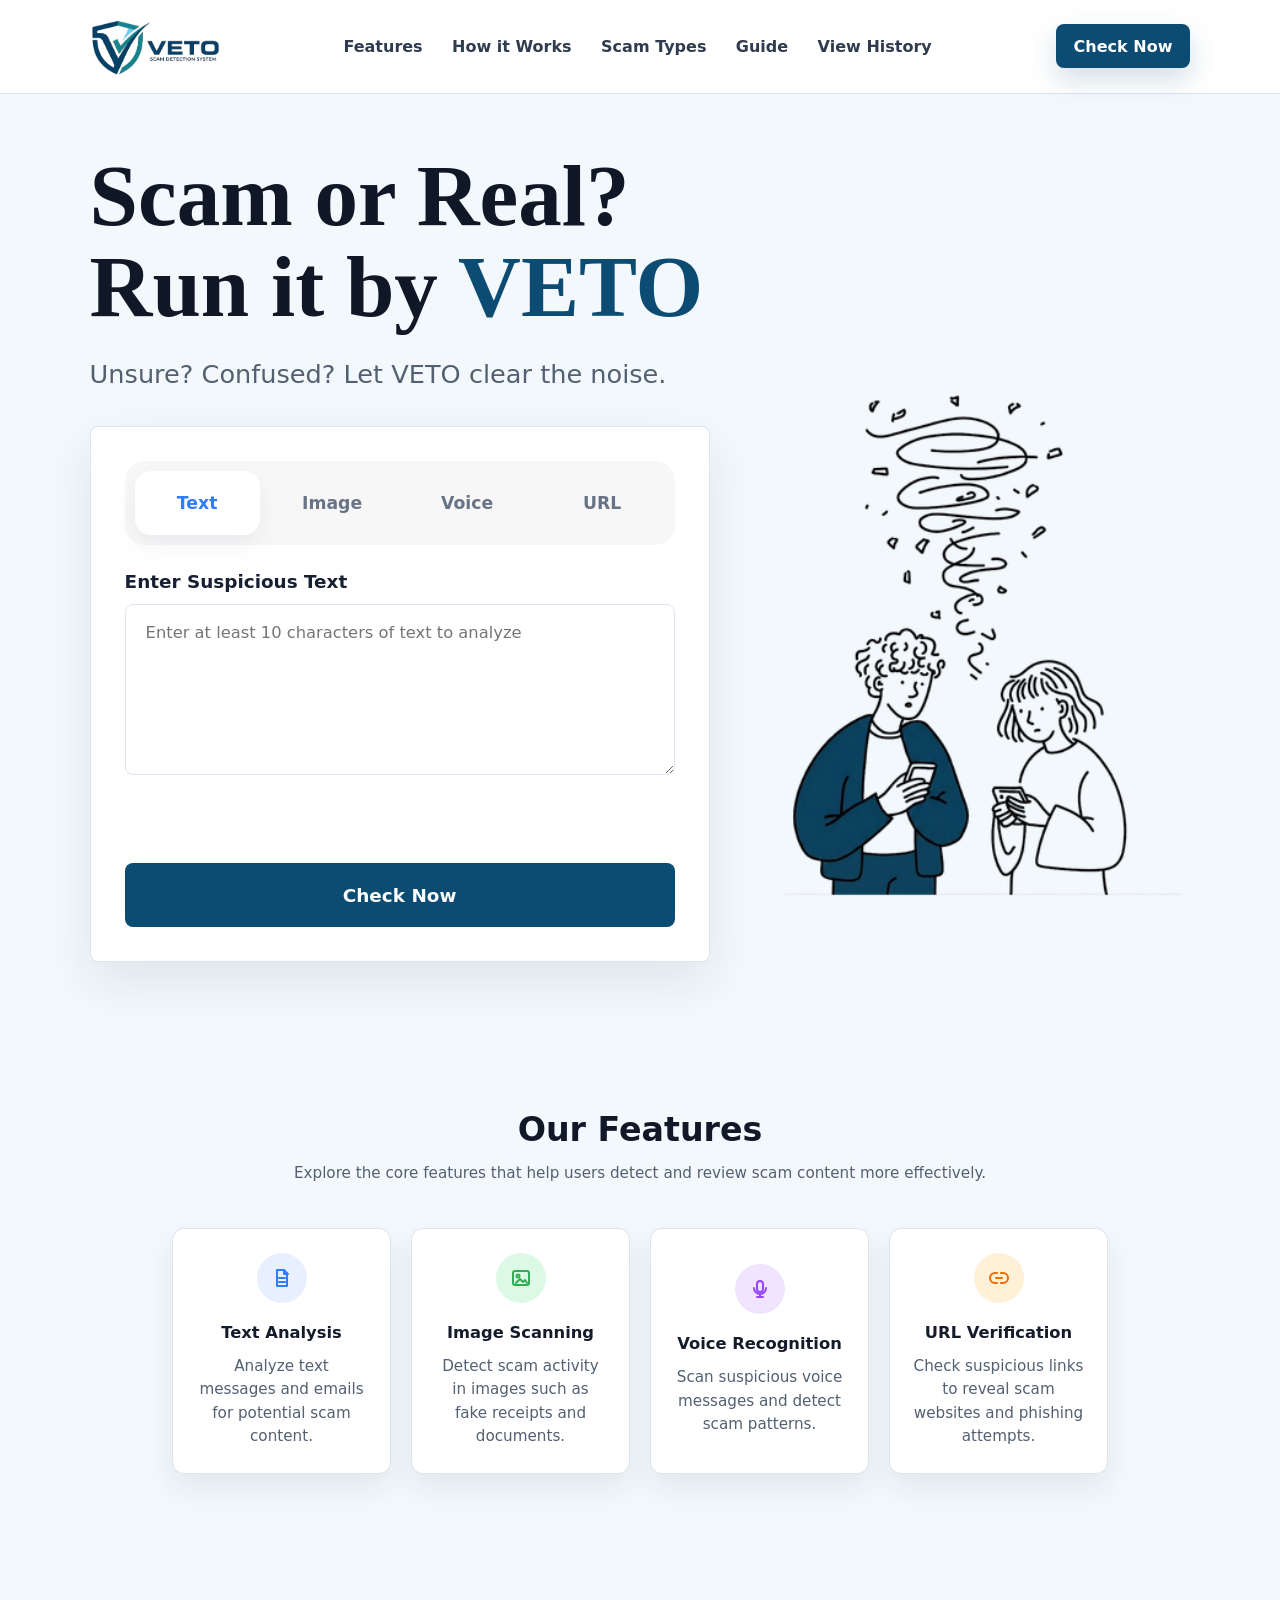
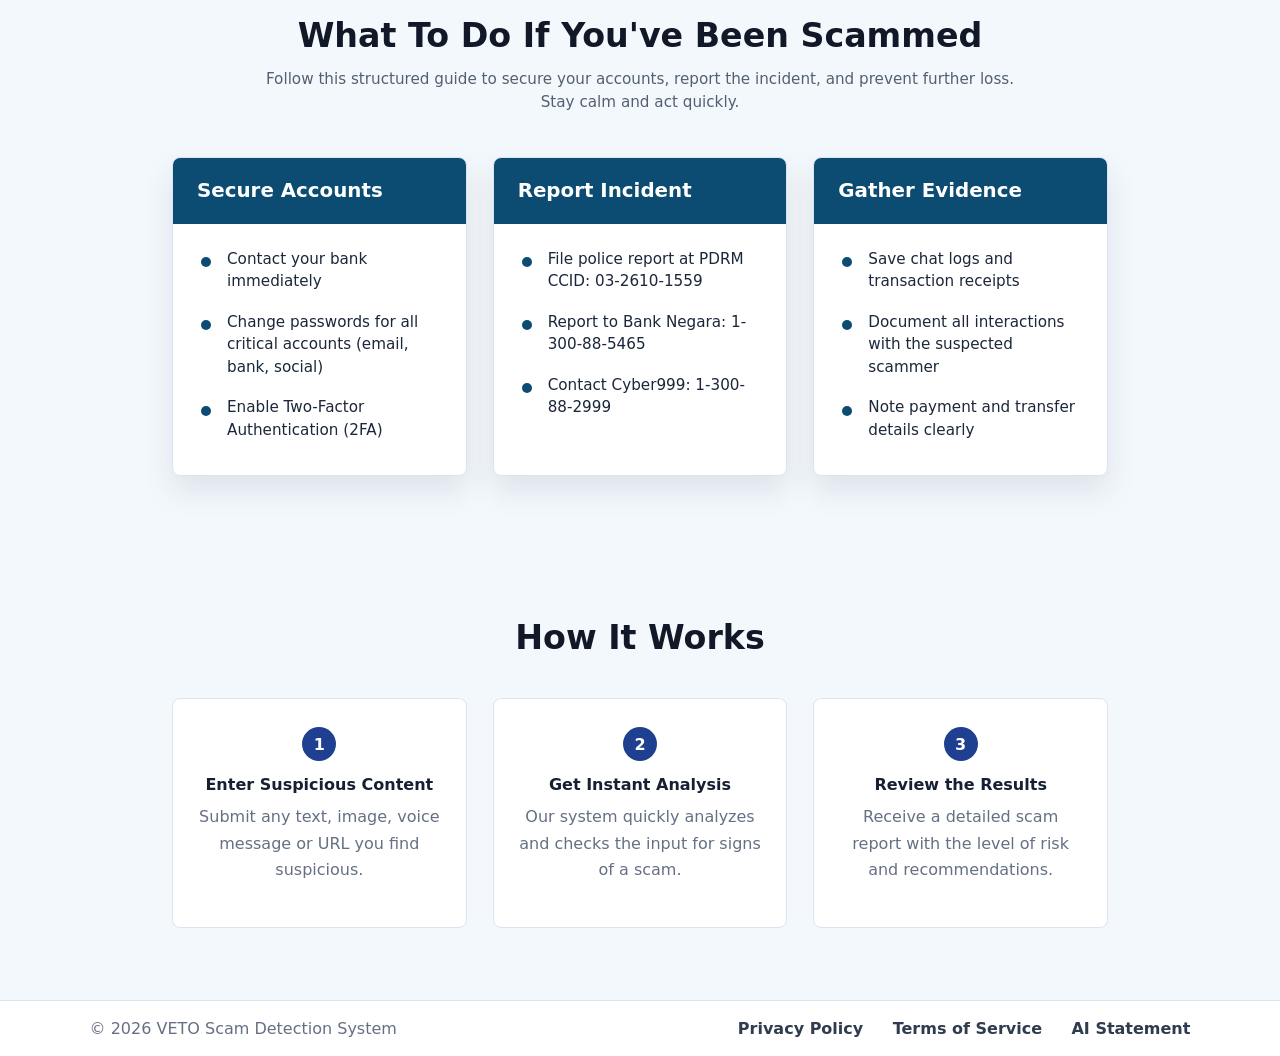
==== scam-detection-web/index.html @ 2e3f785d "feat: add guide tab switching" ====
<!doctype html>
<html lang="en">
  <head>
    <meta charset="UTF-8" />
    <meta name="viewport" content="width=device-width, initial-scale=1.0" />
    <title>VETO Scam Detection System</title>
    <link rel="stylesheet" href="./styles.css" />
  </head>
  <body>
    <header class="app-header">
      <a class="brand" href="#home" aria-label="VETO Scam Detection System home">
        <img src="./assets/logo.png" alt="VETO Scam Detection System" />
      </a>
      <nav class="top-nav" aria-label="Primary navigation">
        <a href="#features">Features</a>
        <a href="#how-it-works">How it Works</a>
        <a href="#scam-types">Scam Types</a>
        <a href="#guide">Guide</a>
        <a href="#history">View History</a>
      </nav>
      <a class="history-link" href="#check">Check Now</a>
    </header>

    <main>
      <section id="home-view" class="view active">
        <section class="home-hero">
          <div class="home-copy">
            <h1>Scam or Real?<br />Run it by <span>VETO</span></h1>
            <p>
              Unsure? Confused? Let VETO clear the noise.
            </p>

            <section id="home-check-panel" class="analysis-panel compact-check" aria-labelledby="check-title">
              <div class="tab-list" role="tablist" aria-label="Input type">
                <button class="tab active" data-tab="text" type="button">Text</button>
                <button class="tab" data-tab="image" type="button">Image</button>
                <button class="tab" data-tab="voice" type="button">Voice</button>
                <button class="tab" data-tab="url" type="button">URL</button>
              </div>

              <form id="check-form" class="check-form">
                <div class="tab-panel active" data-panel="text">
                  <label id="check-title" for="text-input">Enter Suspicious Text</label>
                  <textarea
                    id="text-input"
                    rows="7"
                    placeholder="Enter at least 10 characters of text to analyze"
                  ></textarea>
                </div>

                <div class="tab-panel" data-panel="image">
                  <label for="image-input">Upload Suspicious Image</label>
                  <div class="upload-box">
                    <input id="image-input" type="file" accept="image/*" />
                    <span>Upload a screenshot. OCR will extract text for scam analysis.</span>
                  </div>
                  <textarea id="image-text" rows="4" placeholder="Extracted OCR text will appear here"></textarea>
                </div>

                <div class="tab-panel" data-panel="voice">
                  <label for="voice-input">Upload Suspicious Voice Recording</label>
                  <div class="upload-box">
                    <input id="voice-input" type="file" accept="audio/*" />
                    <span>Upload an audio file. Speech-to-text will create a transcript.</span>
                  </div>
                  <textarea id="voice-text" rows="4" placeholder="Transcribed speech will appear here"></textarea>
                </div>

                <div class="tab-panel" data-panel="url">
                  <label for="url-input">Enter Suspicious URL</label>
                  <input id="url-input" type="url" placeholder="Paste suspicious link here" />
                  <textarea id="url-context" rows="4" placeholder="Optional message context around the URL"></textarea>
                </div>

                <p id="form-error" class="form-error" role="alert"></p>
                <button class="primary-action" type="submit">Check Now</button>
              </form>
            </section>
          </div>
          <div class="home-art" aria-label="Scam detection illustration">
            <img src="./assets/hero.png" alt="Person checking a suspicious mobile message" />
          </div>
        </section>

        <section id="features" class="home-section" aria-labelledby="features-title">
          <div class="section-heading center">
            <h2 id="features-title">Our Features</h2>
            <p>Explore the core features that help users detect and review scam content more effectively.</p>
          </div>
          <div class="feature-grid">
            <article class="feature-card">
              <span class="feature-icon icon-text" aria-hidden="true">
                <svg viewBox="0 0 24 24"><path d="M7 4h7l3 3v13H7z" /><path d="M14 4v4h4" /><path d="M9 12h6M9 16h6" /></svg>
              </span>
              <h3>Text Analysis</h3>
              <p>Analyze text messages and emails for potential scam content.</p>
            </article>
            <article class="feature-card">
              <span class="feature-icon icon-image" aria-hidden="true">
                <svg viewBox="0 0 24 24"><rect x="4" y="5" width="16" height="14" rx="2" /><circle cx="9" cy="10" r="1.5" /><path d="M7 17l4-4 3 3 2-2 2 3" /></svg>
              </span>
              <h3>Image Scanning</h3>
              <p>Detect scam activity in images such as fake receipts and documents.</p>
            </article>
            <article class="feature-card">
              <span class="feature-icon icon-voice" aria-hidden="true">
                <svg viewBox="0 0 24 24"><path d="M12 4a3 3 0 0 0-3 3v5a3 3 0 0 0 6 0V7a3 3 0 0 0-3-3z" /><path d="M6 11a6 6 0 0 0 12 0M12 17v3M9 20h6" /></svg>
              </span>
              <h3>Voice Recognition</h3>
              <p>Scan suspicious voice messages and detect scam patterns.</p>
            </article>
            <article class="feature-card">
              <span class="feature-icon icon-url" aria-hidden="true">
                <svg viewBox="0 0 24 24"><path d="M10 7H8a5 5 0 0 0 0 10h2" /><path d="M14 7h2a5 5 0 0 1 0 10h-2" /><path d="M9 12h6" /></svg>
              </span>
              <h3>URL Verification</h3>
              <p>Check suspicious links to reveal scam websites and phishing attempts.</p>
            </article>
          </div>
        </section>

        <section id="guide" class="home-section" aria-labelledby="guide-title">
          <div class="section-heading center">
            <h2 id="guide-title">What To Do If You've Been Scammed</h2>
            <p>
              Follow this structured guide to secure your accounts, report the
              incident, and prevent further loss. Stay calm and act quickly.
            </p>
          </div>
          <div class="recovery-grid">
            <article class="recovery-card">
              <h3>Secure Accounts</h3>
              <ul>
                <li>Contact your bank immediately</li>
                <li>Change passwords for all critical accounts (email, bank, social)</li>
                <li>Enable Two-Factor Authentication (2FA)</li>
              </ul>
            </article>
            <article class="recovery-card">
              <h3>Report Incident</h3>
              <ul>
                <li>File police report at PDRM CCID: 03-2610-1559</li>
                <li>Report to Bank Negara: 1-300-88-5465</li>
                <li>Contact Cyber999: 1-300-88-2999</li>
              </ul>
            </article>
            <article class="recovery-card">
              <h3>Gather Evidence</h3>
              <ul>
                <li>Save chat logs and transaction receipts</li>
                <li>Document all interactions with the suspected scammer</li>
                <li>Note payment and transfer details clearly</li>
              </ul>
            </article>
          </div>
        </section>

        <section id="how-it-works" class="home-section" aria-labelledby="flow-title">
          <div class="section-heading center">
            <h2 id="flow-title">How It Works</h2>
          </div>
          <div class="flow-grid">
            <article><span>1</span><h3>Enter Suspicious Content</h3><p>Submit any text, image, voice message or URL you find suspicious.</p></article>
            <article><span>2</span><h3>Get Instant Analysis</h3><p>Our system quickly analyzes and checks the input for signs of a scam.</p></article>
            <article><span>3</span><h3>Review the Results</h3><p>Receive a detailed scam report with the level of risk and recommendations.</p></article>
          </div>
        </section>

      </section>

      <section id="scam-types-view" class="view">
        <div class="mechanics-page">
          <h1>The Mechanics Of Scams</h1>
          <div class="scam-type-grid">
            <article class="scam-type-card">
              <span class="scam-type-icon" aria-hidden="true">♡</span>
              <div><h2>Romance Scam</h2><p>Scammers build fake emotional relationships to gain trust and ask for money.</p></div>
              <button type="button">Learn</button>
            </article>
            <article class="scam-type-card">
              <span class="scam-type-icon" aria-hidden="true">▥</span>
              <div><h2>Bank Scam</h2><p>Fraudsters impersonate bank staff through calls, text messages, or fake alerts.</p></div>
              <button type="button">Learn</button>
            </article>
            <article class="scam-type-card">
              <span class="scam-type-icon" aria-hidden="true">✉</span>
              <div><h2>Phishing</h2><p>Fake emails, texts, or websites are used to steal login credentials and personal data.</p></div>
              <button type="button">Learn</button>
            </article>
            <article class="scam-type-card">
              <span class="scam-type-icon" aria-hidden="true">🛒</span>
              <div><h2>Shopping Scam</h2><p>Fake online shops offer attractive deals but deliver nothing or poor-quality items.</p></div>
              <button type="button">Learn</button>
            </article>
            <article class="scam-type-card">
              <span class="scam-type-icon" aria-hidden="true">♜</span>
              <div><h2>Customer Service Scam</h2><p>Fraudsters pose as support teams or fake sellers to trick users into making payments.</p></div>
              <button type="button">Learn</button>
            </article>
            <article class="scam-type-card">
              <span class="scam-type-icon" aria-hidden="true">▣</span>
              <div><h2>Delivery Scams</h2><p>Fake shipping notifications ask victims to pay fees or install malicious software.</p></div>
              <button type="button">Learn</button>
            </article>
            <article class="scam-type-card">
              <span class="scam-type-icon" aria-hidden="true">🎟</span>
              <div><h2>Lottery</h2><p>Victims are told they won a prize but must pay fees or provide details first.</p></div>
              <button type="button">Learn</button>
            </article>
            <article class="scam-type-card">
              <span class="scam-type-icon" aria-hidden="true">☼</span>
              <div><h2>Charity</h2><p>Scammers exploit sympathy by pretending to raise funds for emergencies or relief efforts.</p></div>
              <button type="button">Learn</button>
            </article>
          </div>
          <p class="mechanics-note">Stay vigilant. Take control. Verified authorities are here to support you.</p>
        </div>
      </section>

      <section id="guide-view" class="view">
        <div class="guide-page">
          <h1>Security Guides &amp; Anti-Fraud Center</h1>
          <div class="guide-tabs" aria-label="Guide categories">
            <button class="active" type="button" data-guide-tab="platform">♢ Platform Guides</button>
            <button type="button" data-guide-tab="banking">▥ Banking Guides</button>
          </div>
          <div class="guide-card-grid guide-panel active" data-guide-panel="platform">
            <article class="security-guide-card guide-whatsapp">
              <div class="guide-card-heading">
                <span>○</span>
                <h2>WhatsApp Security Guides</h2>
              </div>
              <ul>
                <li>Enable two-step verification.</li>
                <li>Scan images for suspicious content.</li>
                <li>Ignore group invites from unknown contacts.</li>
              </ul>
              <button type="button">Learn</button>
            </article>
            <article class="security-guide-card guide-sms">
              <div class="guide-card-heading">
                <span>▤</span>
                <h2>SMS Fraud Prevention</h2>
              </div>
              <ul>
                <li>Detect phishing links.</li>
                <li>Verify service notifications.</li>
                <li>Do not share verification codes.</li>
              </ul>
              <button type="button">Learn</button>
            </article>
            <article class="security-guide-card guide-social">
              <div class="guide-card-heading">
                <span>♙</span>
                <h2>Social Media Account Safety</h2>
              </div>
              <ul>
                <li>Watch for impersonation scams.</li>
                <li>Check login activity.</li>
                <li>Enable enhanced privacy settings.</li>
              </ul>
              <button type="button">Learn</button>
            </article>
            <article class="security-guide-card guide-email">
              <div class="guide-card-heading">
                <span>✉</span>
                <h2>Email Phishing Defense</h2>
              </div>
              <ul>
                <li>Inspect sender address.</li>
                <li>Scan all attachments.</li>
                <li>Recognize common red flags.</li>
              </ul>
              <button type="button">Learn</button>
            </article>
          </div>
          <div class="guide-card-grid guide-panel" data-guide-panel="banking">
            <article class="security-guide-card guide-bank">
              <div class="guide-card-heading">
                <span>▥</span>
                <h2>Online Banking Login Safety</h2>
              </div>
              <ul>
                <li>Use only official apps or websites.</li>
                <li>Avoid login links from messages.</li>
                <li>Check account activity notifications.</li>
              </ul>
              <button type="button">Learn</button>
            </article>
            <article class="security-guide-card guide-card-protection">
              <div class="guide-card-heading">
                <span>▭</span>
                <h2>Card &amp; Transaction Protection</h2>
              </div>
              <ul>
                <li>Review transactions regularly.</li>
                <li>Enable spending alerts.</li>
                <li>Never share PIN or CVV.</li>
              </ul>
              <button type="button">Learn</button>
            </article>
            <article class="security-guide-card guide-loan">
              <div class="guide-card-heading">
                <span>▣</span>
                <h2>Loan &amp; Investment Scam Awareness</h2>
              </div>
              <ul>
                <li>Question guaranteed returns.</li>
                <li>Verify financial institutions.</li>
                <li>Avoid upfront processing fees.</li>
              </ul>
              <button type="button">Learn</button>
            </article>
            <article class="security-guide-card guide-call">
              <div class="guide-card-heading">
                <span>☏</span>
                <h2>Bank Call &amp; OTP Scam Defense</h2>
              </div>
              <ul>
                <li>Do not share OTP over calls.</li>
                <li>Verify the caller independently.</li>
                <li>Report suspicious banking calls.</li>
              </ul>
              <button type="button">Learn</button>
            </article>
          </div>
        </div>
      </section>

      <section id="result-view" class="view">
        <div class="result-layout">
          <a class="back-link" href="#check">← Check another content</a>
          <section id="result-card" class="result-card"></section>
        </div>
      </section>

      <section id="history-view" class="view">
        <div class="page-shell">
          <div class="page-title-row">
            <div>
              <p class="eyebrow">Local records</p>
              <h1>Check History</h1>
              <p>Review your past scam detection checks.</p>
            </div>
            <button id="clear-history" class="secondary-action" type="button">Clear All</button>
          </div>
          <div id="history-list" class="history-list"></div>
          <p class="note">History is stored locally in your browser. Clearing browser data will remove all history records.</p>
        </div>
      </section>

      <section id="admin-view" class="view">
        <div class="page-shell">
          <p class="eyebrow">Evaluation dashboard</p>
          <h1>Admin Model Evaluation</h1>
          <p class="page-intro">
            Prototype view for model version and evaluation metrics. Sensitive user
            content should not be stored here.
          </p>
          <div class="metrics-grid">
            <article><span>Accuracy</span><strong>94.2%</strong></article>
            <article><span>Precision</span><strong>92.8%</strong></article>
            <article><span>Recall</span><strong>91.5%</strong></article>
            <article><span>F1-score</span><strong>92.1%</strong></article>
          </div>
          <section class="info-card">
            <h2>Baseline Model</h2>
            <dl class="model-list">
              <div><dt>Dataset</dt><dd>SMS Spam Collection Dataset</dd></div>
              <div><dt>Features</dt><dd>TF-IDF vectorization</dd></div>
              <div><dt>Classifier</dt><dd>Logistic Regression baseline</dd></div>
              <div><dt>Version</dt><dd>prototype-v0.1</dd></div>
            </dl>
          </section>
        </div>
      </section>

      <section id="privacy-view" class="view">
        <div class="page-shell document-page">
          <p class="eyebrow">Legal</p>
          <h1>Privacy Policy</h1>
          <p>How we collect, use and protect your information.</p>
          <section><h2>Information We Collect</h2><p>This prototype only uses submitted content for scam analysis flow demonstration.</p></section>
          <section><h2>File Uploads and Analysis Data</h2><p>Uploaded content should not be permanently stored unless required for approved system testing or improvement.</p></section>
          <section><h2>Security Measures</h2><p>URL checks are non-executing and focus on safe indicators such as format, redirects and download hints.</p></section>
        </div>
      </section>

      <section id="terms-view" class="view">
        <div class="page-shell document-page">
          <p class="eyebrow">Legal</p>
          <h1>Terms of Service</h1>
          <p>Rules and conditions for using the Scam Detection System.</p>
          <section><h2>Accuracy of Results</h2><p>The system provides scam risk analysis for informational purposes only and cannot guarantee that all scams will be detected.</p></section>
          <section><h2>User Responsibilities</h2><p>Users should still verify suspicious content through official channels before taking action.</p></section>
          <section><h2>Limitation of Liability</h2><p>The prototype is intended for academic demonstration and safe decision support.</p></section>
        </div>
      </section>

      <section id="about-view" class="view">
        <div class="page-shell document-page">
          <p class="eyebrow">Transparency</p>
          <h1>AI Statement</h1>
          <p>How artificial intelligence is used in this system.</p>
          <section><h2>Purpose of AI in the System</h2><p>Machine learning is used to classify suspicious content as scam/fake or legitimate.</p></section>
          <section><h2>OCR and Speech-to-Text Usage</h2><p>OCR extracts text from images and speech-to-text converts voice recordings into text for the same classifier.</p></section>
          <section><h2>Transparency and Explainability</h2><p>Results include suspicious keywords, URL risk factors, risk score, and simple action guidance.</p></section>
        </div>
      </section>
    </main>

    <footer class="footer">
      <span>© 2026 VETO Scam Detection System</span>
      <nav aria-label="Footer links">
        <a href="#privacy">Privacy Policy</a>
        <a href="#terms">Terms of Service</a>
        <a href="#about">AI Statement</a>
      </nav>
    </footer>

    <script src="./app.js"></script>
  </body>
</html>
---- scam-detection-web/styles.css ----
:root {
  color-scheme: light;
  --bg: #f6f8fb;
  --surface: #ffffff;
  --surface-muted: #eef4fb;
  --text: #172033;
  --muted: #657084;
  --border: #dce4ef;
  --primary: #1d5fd1;
  --primary-dark: #0b4b72;
  --brand-blue: #0c4c72;
  --safe: #11845b;
  --warning: #b66b00;
  --danger: #c93434;
  --shadow: 0 20px 50px rgba(24, 37, 56, 0.09);
  font-family:
    Inter, ui-sans-serif, system-ui, -apple-system, BlinkMacSystemFont, "Segoe UI",
    sans-serif;
}

* {
  box-sizing: border-box;
}

body {
  margin: 0;
  background: #f3f8fc;
  color: var(--text);
}

a {
  color: inherit;
  text-decoration: none;
}

button,
input,
textarea {
  font: inherit;
}

.app-header,
.footer {
  display: flex;
  align-items: center;
  justify-content: space-between;
  gap: 24px;
  padding: 18px clamp(28px, 7vw, 150px);
  background: rgba(255, 255, 255, 0.96);
  border-bottom: 1px solid var(--border);
  backdrop-filter: blur(14px);
  position: sticky;
  top: 0;
  z-index: 10;
}

.brand {
  display: inline-flex;
  align-items: center;
  gap: 10px;
  font-weight: 800;
  letter-spacing: 0;
  text-transform: uppercase;
}

.brand img {
  display: block;
  width: 130px;
  height: auto;
}

.brand-mark {
  width: 36px;
  height: 36px;
  display: grid;
  place-items: center;
  border-radius: 8px;
  background: var(--primary);
  color: white;
}

.top-nav,
.footer nav {
  display: flex;
  align-items: center;
  gap: clamp(18px, 2.3vw, 34px);
  color: #2f3b4e;
  font-weight: 700;
}

.history-link,
.primary-link {
  display: inline-flex;
  align-items: center;
  justify-content: center;
  min-height: 44px;
  border-radius: 8px;
  padding: 0 18px;
  background: var(--brand-blue);
  color: white;
  font-weight: 850;
  box-shadow: 0 12px 28px rgba(12, 76, 114, 0.18);
}

.history-link:hover,
.primary-link:hover {
  background: var(--primary-dark);
  color: white;
}

.top-nav a:hover,
.footer a:hover,
.back-link:hover {
  color: var(--primary);
}

.view {
  display: none;
}

.view.active {
  display: block;
}

.home-hero {
  display: grid;
  grid-template-columns: minmax(620px, 0.98fr) minmax(420px, 0.82fr);
  gap: clamp(32px, 5vw, 88px);
  align-items: center;
  max-width: 1760px;
  min-height: calc(100vh - 88px);
  margin: 0 auto;
  padding: 56px clamp(28px, 7vw, 150px) 78px;
}

.home-copy {
  max-width: 850px;
}

.home-copy p {
  color: #536072;
  font-size: clamp(1.45rem, 2vw, 2rem);
  line-height: 1.38;
  margin-bottom: 34px;
}

.home-copy h1 {
  font-family: Georgia, "Times New Roman", serif;
  font-size: clamp(4rem, 6.8vw, 7.3rem);
  line-height: 1.05;
  letter-spacing: 0;
  color: #101827;
  margin-bottom: 24px;
}

.home-copy h1 span {
  color: var(--brand-blue);
}

.home-art {
  min-height: 680px;
  display: grid;
  place-items: end center;
  position: relative;
  border-radius: 0;
  background: transparent;
  border: 0;
  box-shadow: none;
  overflow: hidden;
}

.home-art img {
  width: min(96%, 610px);
  height: auto;
  object-fit: contain;
  position: relative;
  z-index: 1;
}

.art-card {
  position: absolute;
  z-index: 2;
  border: 1px solid var(--border);
  border-radius: 8px;
  background: rgba(255, 255, 255, 0.94);
  box-shadow: 0 18px 36px rgba(24, 37, 56, 0.12);
  padding: 12px 14px;
  font-weight: 850;
}

.art-warning {
  top: 48px;
  left: 28px;
  color: var(--danger);
}

.art-score {
  right: 30px;
  bottom: 54px;
  color: var(--primary);
}

.home-section,
.check-shell {
  max-width: 984px;
  margin: 0 auto;
  padding: 72px 24px;
}

.section-heading.center {
  max-width: 760px;
  margin: 0 auto 42px;
  text-align: center;
}

.section-heading.center h2 {
  color: #111827;
  font-size: clamp(2rem, 2.6vw, 2.6rem);
  line-height: 1.08;
  margin-bottom: 14px;
}

.section-heading.center p {
  color: #536072;
  font-size: clamp(0.95rem, 1.1vw, 1.12rem);
  line-height: 1.55;
}

.feature-grid,
.support-grid {
  display: grid;
  grid-template-columns: repeat(4, 1fr);
  gap: 20px;
}

.support-grid {
  grid-template-columns: repeat(3, 1fr);
  margin-top: 18px;
}

.feature-grid article,
.support-grid article {
  border: 1px solid var(--border);
  border-radius: 12px;
  background: white;
  padding: 22px;
  box-shadow: 0 14px 30px rgba(24, 37, 56, 0.08);
}

.feature-grid .feature-card {
  min-height: 196px;
  display: flex;
  flex-direction: column;
  align-items: center;
  justify-content: center;
  gap: 9px;
  padding: 24px 22px;
  text-align: center;
}

.feature-card h3 {
  margin: 4px 0 4px;
  color: #141b2a;
  font-size: 1.02rem;
}

.feature-card p {
  max-width: 190px;
  margin: 0 auto;
  color: #536072;
  font-size: 0.95rem;
  line-height: 1.55;
}

.feature-grid .feature-icon {
  display: grid;
  place-items: center;
  width: 50px;
  height: 50px;
  margin-bottom: 7px;
  border-radius: 50%;
}

.feature-icon svg {
  width: 24px;
  height: 24px;
  fill: none;
  stroke: currentColor;
  stroke-width: 2;
  stroke-linecap: round;
  stroke-linejoin: round;
}

.icon-text {
  color: #2f7cff;
  background: #e8f0ff;
}

.icon-image {
  color: #31ad58;
  background: #dcf9e5;
}

.icon-voice {
  color: #9747ff;
  background: #f0e4ff;
}

.icon-url {
  color: #f26a00;
  background: #fff0d8;
}

.recovery-grid {
  display: grid;
  grid-template-columns: repeat(3, 1fr);
  gap: 26px;
  margin-top: 42px;
}

.recovery-card {
  overflow: hidden;
  border: 1px solid var(--border);
  border-radius: 8px;
  background: white;
  box-shadow: 0 14px 30px rgba(24, 37, 56, 0.1);
}

.recovery-card h3 {
  margin: 0;
  padding: 22px 24px;
  background: var(--brand-blue);
  color: white;
  font-size: clamp(1.18rem, 1.55vw, 1.35rem);
  line-height: 1.1;
}

.recovery-card ul {
  display: grid;
  gap: 18px;
  margin: 0;
  padding: 24px 28px 34px;
  list-style: none;
}

.recovery-card li {
  position: relative;
  padding-left: 26px;
  color: #1b273a;
  font-size: 0.95rem;
  line-height: 1.48;
}

.recovery-card li::before {
  content: "";
  position: absolute;
  left: 0;
  top: 0.62em;
  width: 10px;
  height: 10px;
  border-radius: 50%;
  background: var(--brand-blue);
}

.mechanics-page {
  max-width: 1700px;
  margin: 0 auto;
  padding: 84px clamp(28px, 7vw, 150px) 64px;
}

.mechanics-page h1 {
  margin-bottom: 54px;
  color: var(--brand-blue);
  font-size: clamp(3.2rem, 5.2vw, 5.7rem);
  line-height: 1.05;
  text-align: center;
}

.scam-type-grid {
  display: grid;
  grid-template-columns: repeat(2, 1fr);
  gap: 28px 34px;
}

.scam-type-card {
  display: grid;
  grid-template-columns: 88px minmax(0, 1fr) auto;
  gap: 22px;
  align-items: center;
  min-height: 136px;
  padding: 26px 30px;
  border: 1px solid var(--border);
  border-radius: 18px;
  background: white;
  box-shadow: 0 12px 24px rgba(24, 37, 56, 0.08);
}

.scam-type-icon {
  display: grid;
  place-items: center;
  width: 66px;
  height: 66px;
  border: 1px solid #bad6ee;
  border-radius: 16px;
  background: #eaf4ff;
  color: var(--brand-blue);
  font-size: 2rem;
  font-weight: 900;
}

.scam-type-card h2 {
  margin-bottom: 8px;
  color: #121a2a;
  font-size: clamp(1.55rem, 2vw, 1.95rem);
  line-height: 1.1;
}

.scam-type-card p {
  margin: 0;
  color: #47566d;
  font-size: clamp(1rem, 1.25vw, 1.24rem);
  line-height: 1.45;
}

.scam-type-card button {
  min-width: 110px;
  min-height: 54px;
  border: 2px solid var(--brand-blue);
  border-radius: 16px;
  background: white;
  color: var(--brand-blue);
  font-weight: 900;
  text-transform: uppercase;
  cursor: pointer;
}

.mechanics-note {
  margin: 44px 0 0;
  color: #47566d;
  font-size: 1.25rem;
  text-align: center;
}

.guide-page {
  max-width: 1580px;
  margin: 0 auto;
  padding: 76px clamp(28px, 7vw, 150px) 70px;
}

.guide-page h1 {
  margin-bottom: 56px;
  color: var(--brand-blue);
  font-size: clamp(3rem, 4.8vw, 5rem);
  line-height: 1.08;
  text-align: center;
}

.guide-tabs {
  display: grid;
  grid-template-columns: 1fr 1fr;
  gap: 12px;
  margin-bottom: 34px;
  padding: 10px;
  border: 1px solid var(--border);
  border-radius: 16px;
  background: white;
  box-shadow: 0 10px 22px rgba(24, 37, 56, 0.08);
}

.guide-tabs button {
  min-height: 58px;
  border: 0;
  border-radius: 12px;
  background: transparent;
  color: #47566d;
  font-size: 1.1rem;
  font-weight: 850;
  cursor: pointer;
}

.guide-tabs button.active {
  background: var(--brand-blue);
  color: white;
}

.guide-card-grid {
  display: grid;
  grid-template-columns: repeat(2, 1fr);
  gap: 28px;
}

.guide-panel {
  display: none;
}

.guide-panel.active {
  display: grid;
}

.security-guide-card {
  position: relative;
  min-height: 276px;
  padding: 30px 30px 30px;
  border: 1px solid var(--border);
  border-radius: 18px;
  background: white;
  box-shadow: 0 12px 24px rgba(24, 37, 56, 0.08);
}

.guide-whatsapp {
  border-color: #c8f0d6;
}

.guide-sms {
  border-color: #f5dda5;
}

.guide-social {
  border-color: #cfe3ff;
}

.guide-email {
  border-color: #f2d6bf;
}

.guide-card-heading {
  display: flex;
  align-items: center;
  gap: 16px;
  margin-bottom: 28px;
}

.guide-card-heading span {
  display: grid;
  place-items: center;
  width: 50px;
  height: 50px;
  border-radius: 50%;
  background: #eef6ff;
  color: var(--brand-blue);
  font-size: 1.5rem;
  font-weight: 900;
}

.guide-whatsapp .guide-card-heading span {
  background: #e6fbec;
  color: #22c55e;
}

.guide-sms .guide-card-heading span {
  background: #fff2d3;
  color: #d99a16;
}

.guide-social .guide-card-heading span {
  background: #edf4ff;
  color: #367cff;
}

.guide-email .guide-card-heading span {
  background: #fff0e6;
  color: #c97b40;
}

.guide-bank {
  border-color: #cfe3ff;
}

.guide-card-protection {
  border-color: #f5dda5;
}

.guide-loan {
  border-color: #e4d4ff;
}

.guide-call {
  border-color: #f2d6bf;
}

.guide-bank .guide-card-heading span {
  background: #edf4ff;
  color: #367cff;
}

.guide-card-protection .guide-card-heading span {
  background: #fff2d3;
  color: #d99a16;
}

.guide-loan .guide-card-heading span {
  background: #f2e9ff;
  color: #8a3ffc;
}

.guide-call .guide-card-heading span {
  background: #fff0e6;
  color: #c97b40;
}

.guide-card-heading h2 {
  margin: 0;
  color: #111827;
  font-size: clamp(1.5rem, 2vw, 1.85rem);
}

.security-guide-card ul {
  display: grid;
  gap: 22px;
  margin: 0;
  padding: 0 156px 0 0;
  list-style: none;
}

.security-guide-card li {
  color: #344258;
  font-size: clamp(1.05rem, 1.35vw, 1.28rem);
  line-height: 1.35;
}

.security-guide-card button {
  position: absolute;
  right: 28px;
  bottom: 28px;
  min-width: 112px;
  min-height: 56px;
  border: 2px solid var(--brand-blue);
  border-radius: 16px;
  background: white;
  color: var(--brand-blue);
  font-weight: 900;
  text-transform: uppercase;
  cursor: pointer;
}

.check-shell .analysis-panel {
  max-width: 780px;
  margin: 0 auto;
}

.compact-check {
  max-width: 760px;
  padding: 28px;
  border-radius: 18px;
  box-shadow:
    0 16px 32px rgba(15, 23, 42, 0.08),
    0 0 0 1px rgba(148, 163, 184, 0.18);
}

.workspace-grid {
  display: grid;
  grid-template-columns: minmax(0, 0.95fr) minmax(360px, 1.05fr);
  gap: 28px;
  max-width: 1180px;
  margin: 0 auto;
  padding: 48px 24px 28px;
}

.hero-panel,
.analysis-panel,
.page-shell,
.result-card,
.flow-strip {
  background: var(--surface);
  border: 1px solid var(--border);
  border-radius: 8px;
  box-shadow: var(--shadow);
}

.hero-panel {
  min-height: 660px;
  padding: clamp(28px, 4vw, 46px);
  display: flex;
  flex-direction: column;
  justify-content: space-between;
  overflow: hidden;
  position: relative;
}

.eyebrow {
  margin: 0 0 10px;
  color: var(--primary);
  font-size: 0.78rem;
  font-weight: 800;
  letter-spacing: 0.08em;
  text-transform: uppercase;
}

h1,
h2,
h3,
p {
  margin-top: 0;
}

h1 {
  font-size: clamp(2.25rem, 5vw, 4.7rem);
  line-height: 1.02;
  letter-spacing: 0;
  margin-bottom: 18px;
}

h2 {
  font-size: clamp(1.45rem, 2.4vw, 2.1rem);
  letter-spacing: 0;
}

h3 {
  margin-bottom: 8px;
}

.hero-copy,
.section-heading p,
.page-intro,
.page-title-row p,
.document-page p,
.flow-grid p,
.result-summary,
.note {
  color: var(--muted);
  line-height: 1.65;
}

.trust-row {
  display: flex;
  flex-wrap: wrap;
  gap: 10px;
  margin: 24px 0;
}

.trust-row span,
.badge,
.risk-factor,
.keyword {
  display: inline-flex;
  align-items: center;
  border-radius: 999px;
  padding: 7px 11px;
  font-size: 0.84rem;
  font-weight: 700;
  border: 1px solid var(--border);
  background: var(--surface-muted);
}

.hero-visual {
  min-height: 260px;
  position: relative;
}

.screen-card {
  width: min(100%, 410px);
  padding: 22px;
  border-radius: 8px;
  background: #10213b;
  box-shadow: 0 24px 70px rgba(16, 33, 59, 0.24);
}

.screen-bar,
.message {
  height: 16px;
  border-radius: 999px;
  background: #dce8ff;
  margin-bottom: 18px;
}

.screen-bar {
  width: 42%;
  background: #6ca4ff;
}

.message {
  width: 92%;
}

.message.short {
  width: 58%;
}

.message.danger {
  background: #ffb5b5;
}

.shield-visual,
.score-visual {
  position: absolute;
  display: grid;
  place-items: center;
  border: 1px solid var(--border);
  background: white;
  box-shadow: var(--shadow);
  font-weight: 900;
}

.shield-visual {
  right: 12%;
  top: 28px;
  width: 86px;
  height: 86px;
  border-radius: 24px;
  color: var(--safe);
  font-size: 2.5rem;
}

.score-visual {
  right: 2%;
  bottom: 26px;
  width: 110px;
  height: 110px;
  border-radius: 50%;
  color: var(--danger);
  font-size: 1.55rem;
}

.analysis-panel {
  padding: clamp(22px, 4vw, 34px);
}

.tab-list {
  display: grid;
  grid-template-columns: repeat(4, 1fr);
  gap: 10px;
  margin: 0 0 26px;
  padding: 10px;
  background: #f7f7f8;
  border-radius: 20px;
}

.tab {
  min-height: 64px;
  border: 0;
  border-radius: 16px;
  background: transparent;
  color: #687386;
  font-weight: 800;
  font-size: 1.08rem;
  cursor: pointer;
}

.tab.active {
  color: #2f7cff;
  background: white;
  box-shadow: 0 10px 24px rgba(15, 23, 42, 0.05);
}

.tab-panel {
  display: none;
}

.tab-panel.active {
  display: grid;
  gap: 12px;
}

label {
  font-weight: 800;
  font-size: 1.15rem;
}

textarea,
input[type="url"] {
  width: 100%;
  border: 1px solid var(--border);
  border-radius: 8px;
  padding: 18px 20px;
  color: var(--text);
  background: white;
  outline: none;
  resize: vertical;
}

.compact-check textarea {
  min-height: 170px;
  font-size: 1.02rem;
}

textarea:focus,
input:focus {
  border-color: var(--primary);
  box-shadow: 0 0 0 4px rgba(29, 95, 209, 0.12);
}

.upload-box {
  display: grid;
  gap: 10px;
  place-items: center;
  min-height: 154px;
  padding: 22px;
  text-align: center;
  border: 1px dashed #9eb4d4;
  border-radius: 8px;
  background: #f7fbff;
  color: var(--muted);
}

.primary-action,
.secondary-action {
  border: 0;
  border-radius: 8px;
  min-height: 48px;
  padding: 0 18px;
  font-weight: 850;
  cursor: pointer;
}

.primary-action {
  width: 100%;
  min-height: 64px;
  margin-top: 18px;
  background: var(--brand-blue);
  color: white;
  font-size: 1.15rem;
}

.primary-action:hover {
  background: var(--primary-dark);
}

.secondary-action {
  background: var(--surface-muted);
  color: var(--primary);
  border: 1px solid var(--border);
}

.form-error {
  min-height: 24px;
  margin: 12px 0 0;
  color: var(--danger);
  font-weight: 700;
}

.flow-strip,
.page-shell,
.result-layout {
  max-width: 1180px;
  margin: 26px auto;
  padding: 28px 24px;
}

.flow-grid {
  display: grid;
  grid-template-columns: repeat(3, 1fr);
  gap: 26px;
}

.metrics-grid {
  display: grid;
  grid-template-columns: repeat(4, 1fr);
  gap: 16px;
}

.flow-grid article,
.metrics-grid article,
.info-card,
.history-item,
.explain-card,
.action-card {
  border: 1px solid var(--border);
  border-radius: 8px;
  background: white;
  padding: 18px;
}

.flow-grid article {
  min-height: 184px;
  display: flex;
  flex-direction: column;
  align-items: center;
  justify-content: center;
  padding: 28px 24px;
  text-align: center;
}

.flow-grid span {
  display: grid;
  place-items: center;
  width: 34px;
  height: 34px;
  margin-bottom: 14px;
  border-radius: 50%;
  background: #1f3f91;
  color: white;
  font-weight: 900;
}

.flow-grid h3 {
  margin-bottom: 10px;
  font-size: 1rem;
}

.result-layout {
  box-shadow: none;
}

.back-link {
  display: inline-flex;
  margin-bottom: 18px;
  color: var(--muted);
  font-weight: 800;
}

.result-card {
  padding: clamp(24px, 4vw, 42px);
}

.result-header {
  display: grid;
  grid-template-columns: minmax(0, 1fr) 190px;
  gap: 28px;
  align-items: center;
  padding-bottom: 28px;
  border-bottom: 1px solid var(--border);
}

.status-row {
  display: flex;
  flex-wrap: wrap;
  gap: 10px;
  margin-bottom: 14px;
}

.badge.safe {
  color: var(--safe);
  background: #e7f7ef;
  border-color: #bfe7d4;
}

.badge.suspicious {
  color: var(--warning);
  background: #fff5df;
  border-color: #f3d69f;
}

.badge.dangerous {
  color: var(--danger);
  background: #fff0f0;
  border-color: #f4c0c0;
}

.gauge {
  display: grid;
  place-items: center;
  width: 170px;
  height: 170px;
  border-radius: 50%;
  border: 14px solid currentColor;
  color: var(--primary);
  text-align: center;
}

.gauge.safe {
  color: var(--safe);
}

.gauge.suspicious {
  color: var(--warning);
}

.gauge.dangerous {
  color: var(--danger);
}

.gauge strong {
  display: block;
  font-size: 2rem;
}

.result-sections {
  display: grid;
  grid-template-columns: 1.2fr 0.8fr;
  gap: 18px;
  margin-top: 22px;
}

.list {
  display: grid;
  gap: 10px;
  padding: 0;
  list-style: none;
}

.list li::before {
  content: "✓";
  margin-right: 9px;
  color: var(--safe);
  font-weight: 900;
}

.factor-list {
  display: flex;
  flex-wrap: wrap;
  gap: 8px;
}

.page-title-row {
  display: flex;
  align-items: center;
  justify-content: space-between;
  gap: 18px;
}

.history-list {
  display: grid;
  gap: 14px;
  margin-top: 22px;
}

.history-item {
  display: grid;
  grid-template-columns: auto minmax(0, 1fr) auto;
  gap: 16px;
  align-items: center;
}

.type-icon {
  width: 46px;
  height: 46px;
  display: grid;
  place-items: center;
  border-radius: 8px;
  background: var(--surface-muted);
  color: var(--primary);
  font-weight: 900;
}

.history-actions {
  display: flex;
  gap: 10px;
}

.link-button {
  border: 0;
  background: transparent;
  color: var(--primary);
  font-weight: 800;
  cursor: pointer;
}

.metrics-grid article span {
  color: var(--muted);
  font-weight: 800;
}

.metrics-grid article strong {
  display: block;
  margin-top: 8px;
  font-size: 2rem;
}

.model-list {
  display: grid;
  gap: 10px;
}

.model-list div {
  display: grid;
  grid-template-columns: 160px 1fr;
  gap: 14px;
}

.model-list dt {
  color: var(--muted);
  font-weight: 800;
}

.model-list dd {
  margin: 0;
}

.document-page {
  max-width: 880px;
}

.document-page section {
  padding-top: 18px;
  border-top: 1px solid var(--border);
  margin-top: 22px;
}

.footer {
  position: static;
  border-top: 1px solid var(--border);
  border-bottom: 0;
  color: var(--muted);
}

@media (max-width: 900px) {
  .app-header,
  .footer,
  .page-title-row,
  .result-header {
    align-items: flex-start;
    flex-direction: column;
  }

  .workspace-grid,
  .home-hero,
  .feature-grid,
  .support-grid,
  .recovery-grid,
  .scam-type-grid,
  .guide-card-grid,
  .result-sections,
  .flow-grid,
  .metrics-grid {
    grid-template-columns: 1fr;
  }

  .hero-panel {
    min-height: auto;
  }

  .top-nav {
    width: 100%;
    overflow-x: auto;
    padding-bottom: 4px;
  }

  .brand img {
    width: 124px;
  }

  .home-art {
    min-height: 420px;
  }

  .home-hero {
    padding: 34px 20px 54px;
  }

  .home-copy h1 {
    font-size: clamp(3.1rem, 13vw, 5.5rem);
  }

  .tab-list {
    grid-template-columns: repeat(2, 1fr);
  }

  .history-item {
    grid-template-columns: 1fr;
  }

  .scam-type-card {
    grid-template-columns: 1fr;
    align-items: start;
  }

  .guide-tabs {
    grid-template-columns: 1fr;
  }

  .security-guide-card ul {
    padding-right: 0;
  }

  .security-guide-card button {
    position: static;
    margin-top: 24px;
  }

  .gauge {
    width: 150px;
    height: 150px;
  }
}
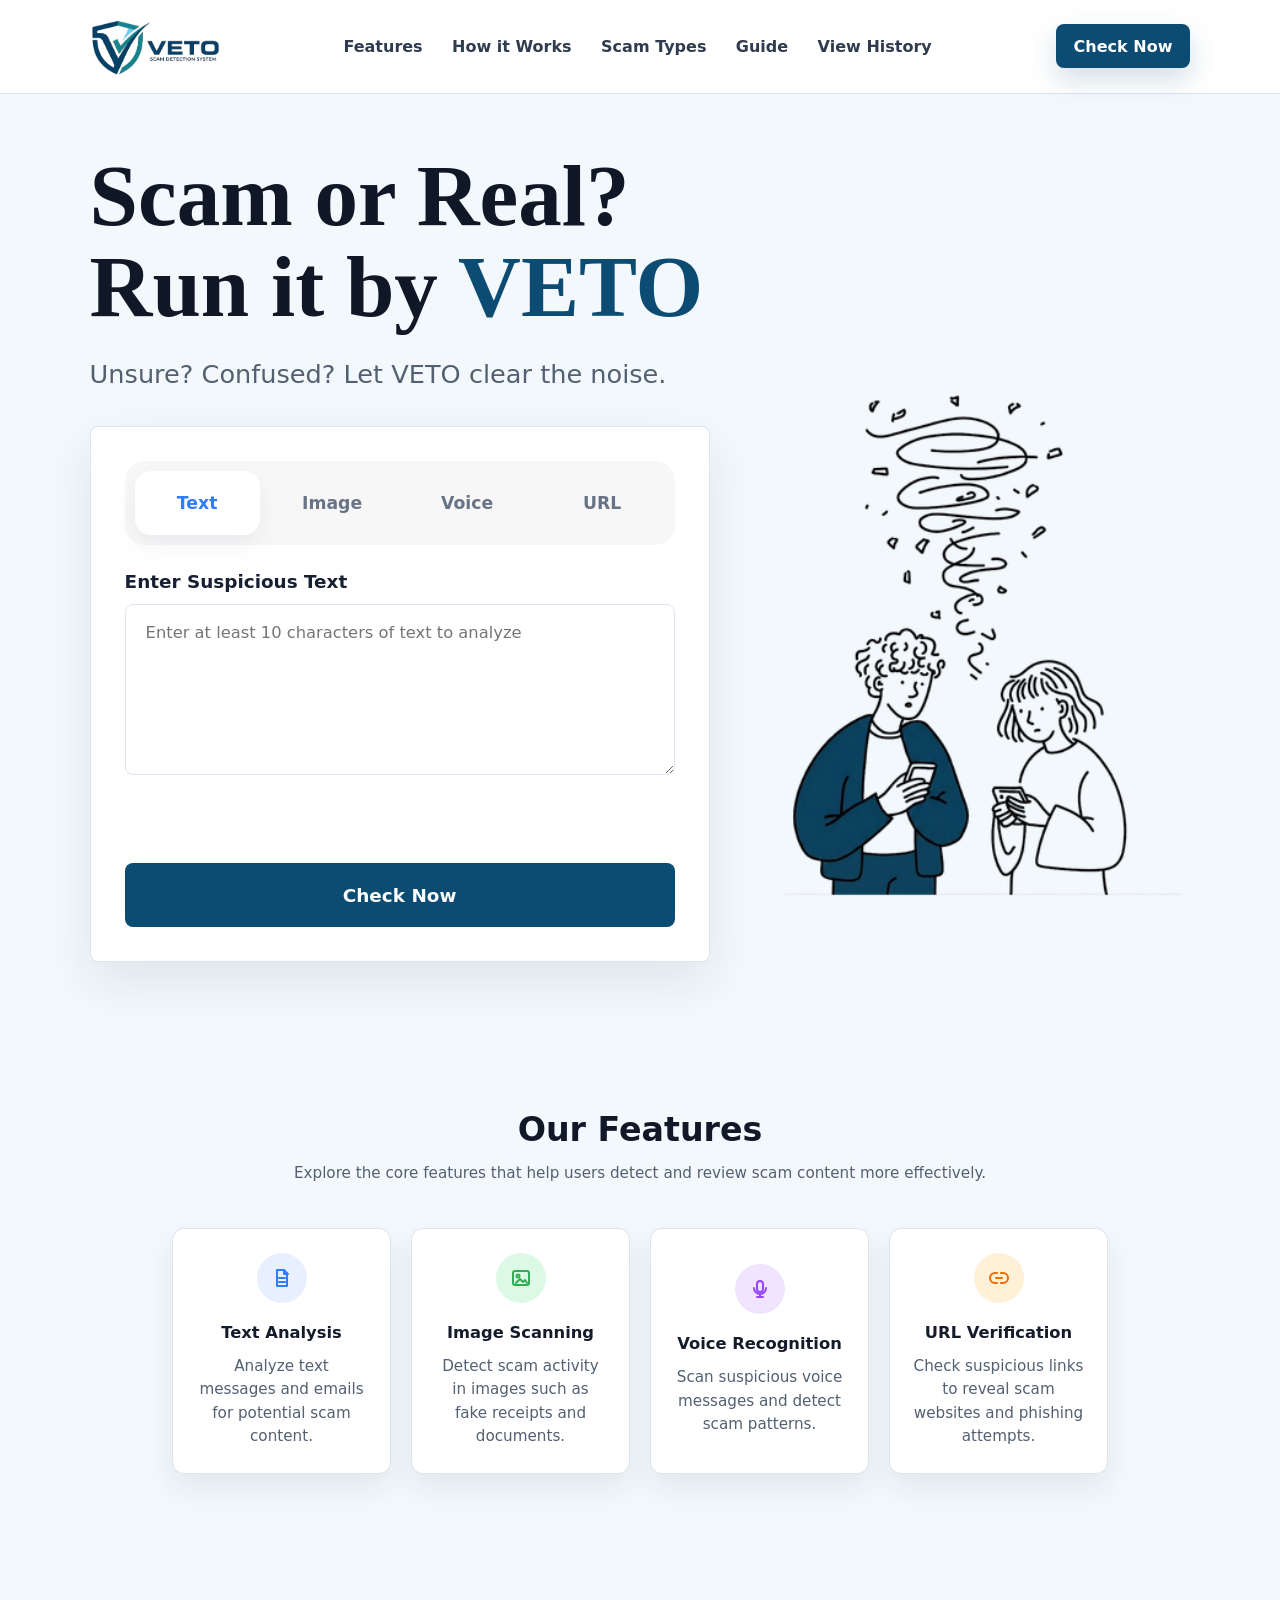
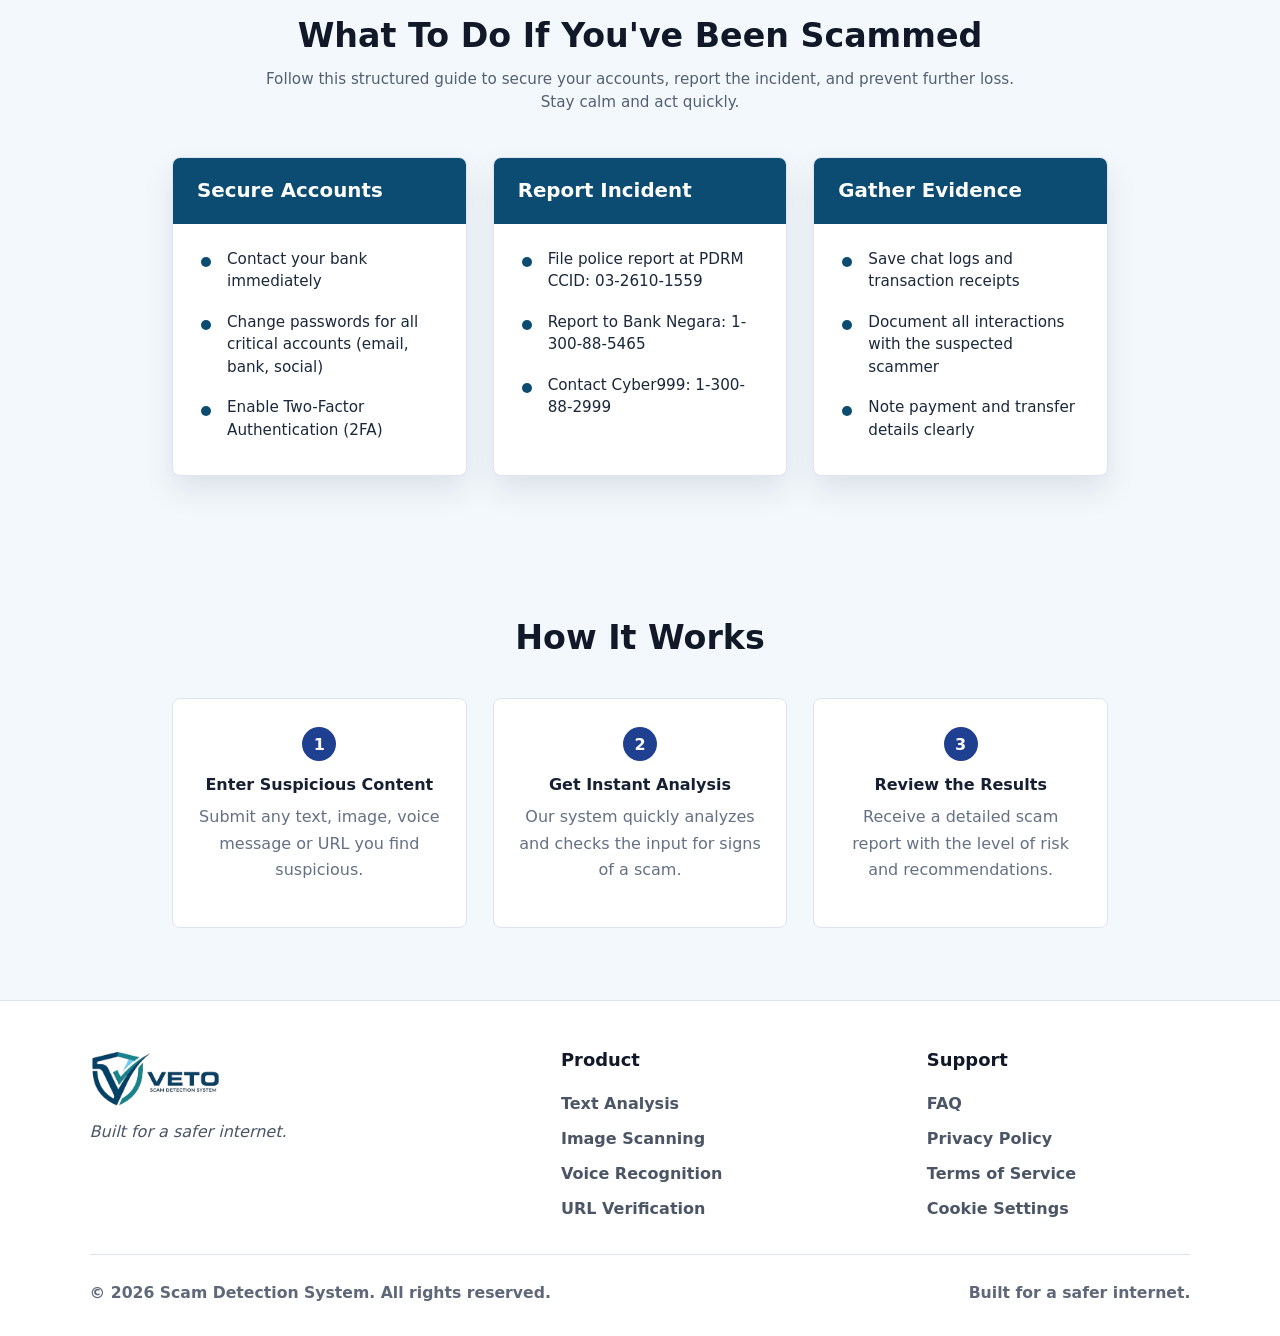
==== commit 78f62577: "feat: match footer reference layout" ====
--- a/scam-detection-web/index.html
+++ b/scam-detection-web/index.html
@@ -335,17 +335,14 @@
       </section>
 
       <section id="history-view" class="view">
-        <div class="page-shell">
-          <div class="page-title-row">
-            <div>
-              <p class="eyebrow">Local records</p>
-              <h1>Check History</h1>
-              <p>Review your past scam detection checks.</p>
-            </div>
-            <button id="clear-history" class="secondary-action" type="button">Clear All</button>
+        <div class="history-page">
+          <div class="history-title">
+            <h1>Check History</h1>
+            <p>Review your past scam detection checks</p>
+            <button id="clear-history" class="clear-history-button" type="button" hidden>Clear All</button>
           </div>
           <div id="history-list" class="history-list"></div>
-          <p class="note">History is stored locally in your browser. Clearing browser data will remove all history records.</p>
+          <p id="history-note" class="history-note" hidden><strong>Note:</strong> History is stored locally in your browser. Clearing browser data will remove all history records.</p>
         </div>
       </section>
 
@@ -409,13 +406,33 @@
       </section>
     </main>
 
-    <footer class="footer">
-      <span>© 2026 VETO Scam Detection System</span>
-      <nav aria-label="Footer links">
-        <a href="#privacy">Privacy Policy</a>
-        <a href="#terms">Terms of Service</a>
-        <a href="#about">AI Statement</a>
-      </nav>
+    <footer class="footer" aria-label="Site footer">
+      <div class="footer-inner">
+        <div class="footer-top">
+          <section class="footer-brand">
+            <img src="./assets/logo.png" alt="VETO Scam Detection System" />
+            <p>Built for a safer internet.</p>
+          </section>
+          <nav class="footer-column" aria-label="Product links">
+            <h2>Product</h2>
+            <a href="#features">Text Analysis</a>
+            <a href="#features">Image Scanning</a>
+            <a href="#features">Voice Recognition</a>
+            <a href="#features">URL Verification</a>
+          </nav>
+          <nav class="footer-column" aria-label="Support links">
+            <h2>Support</h2>
+            <a href="#about">FAQ</a>
+            <a href="#privacy">Privacy Policy</a>
+            <a href="#terms">Terms of Service</a>
+            <a href="#about">Cookie Settings</a>
+          </nav>
+        </div>
+        <div class="footer-bottom">
+          <span>© 2026 Scam Detection System. All rights reserved.</span>
+          <span>Built for a safer internet.</span>
+        </div>
+      </div>
     </footer>
 
     <script src="./app.js"></script>
--- a/scam-detection-web/styles.css
+++ b/scam-detection-web/styles.css
@@ -39,8 +39,7 @@
   font: inherit;
 }
 
-.app-header,
-.footer {
+.app-header {
   display: flex;
   align-items: center;
   justify-content: space-between;
@@ -79,8 +78,7 @@
   color: white;
 }
 
-.top-nav,
-.footer nav {
+.top-nav {
   display: flex;
   align-items: center;
   gap: clamp(18px, 2.3vw, 34px);
@@ -109,7 +107,6 @@
 }
 
 .top-nav a:hover,
-.footer a:hover,
 .back-link:hover {
   color: var(--primary);
 }
@@ -1100,39 +1097,216 @@
 
 .history-list {
   display: grid;
-  gap: 14px;
-  margin-top: 22px;
+  gap: 28px;
+  margin-top: 46px;
 }
 
 .history-item {
   display: grid;
-  grid-template-columns: auto minmax(0, 1fr) auto;
-  gap: 16px;
+  grid-template-columns: 72px minmax(0, 1fr) auto;
+  gap: 22px;
+  align-items: start;
+  min-height: 164px;
+  padding: 32px;
+  border: 1px solid var(--border);
+  border-radius: 16px;
+  background: white;
+  box-shadow: 0 10px 22px rgba(24, 37, 56, 0.08);
+}
+
+.type-icon {
+  width: 58px;
+  height: 58px;
+  display: grid;
+  place-items: center;
+  border-radius: 12px;
+  background: #eef4ff;
+  color: #2f7cff;
+  font-weight: 900;
+}
+
+.type-icon svg {
+  width: 34px;
+  height: 34px;
+  fill: none;
+  stroke: currentColor;
+  stroke-width: 2;
+  stroke-linecap: round;
+  stroke-linejoin: round;
+}
+
+.history-main {
+  display: grid;
+  gap: 15px;
+}
+
+.history-meta {
+  display: flex;
   align-items: center;
-}
-
-.type-icon {
-  width: 46px;
-  height: 46px;
-  display: grid;
-  place-items: center;
-  border-radius: 8px;
-  background: var(--surface-muted);
-  color: var(--primary);
-  font-weight: 900;
+  gap: 12px;
+  color: #6b7280;
+  font-size: 1.04rem;
+  font-weight: 700;
+}
+
+.history-type-pill {
+  display: inline-flex;
+  align-items: center;
+  min-height: 28px;
+  border-radius: 999px;
+  padding: 0 14px;
+  background: #dbeafe;
+  color: #2f7cff;
+  font-weight: 850;
+}
+
+.history-main strong {
+  color: #151d2d;
+  font-size: 1.18rem;
+}
+
+.history-risk-row {
+  display: flex;
+  align-items: center;
+  gap: 20px;
+  color: #5d6778;
+  font-size: 1.04rem;
+  font-weight: 800;
 }
 
 .history-actions {
   display: flex;
-  gap: 10px;
+  gap: 26px;
+  padding-top: 12px;
 }
 
 .link-button {
   border: 0;
   background: transparent;
   color: var(--primary);
-  font-weight: 800;
+  font-size: 1.05rem;
+  font-weight: 900;
   cursor: pointer;
+}
+
+.view-action {
+  color: #2f7cff;
+}
+
+.view-action::before {
+  content: "⊙ ";
+}
+
+.delete-action {
+  color: #dc2626;
+}
+
+.delete-action::before {
+  content: "▥ ";
+}
+
+.history-page {
+  max-width: 1700px;
+  margin: 0 auto;
+  padding: 70px clamp(28px, 7vw, 130px) 80px;
+}
+
+.history-title {
+  position: relative;
+  margin-bottom: 28px;
+  text-align: center;
+}
+
+.history-title h1 {
+  margin-bottom: 18px;
+  color: #254766;
+  font-size: clamp(3.4rem, 5.4vw, 5rem);
+  line-height: 1.05;
+}
+
+.history-title p {
+  color: #5a6575;
+  font-size: clamp(1.2rem, 1.7vw, 1.55rem);
+}
+
+.clear-history-button {
+  position: absolute;
+  right: 0;
+  top: 86px;
+  min-height: 48px;
+  border: 0;
+  border-radius: 12px;
+  padding: 0 22px;
+  background: #dc2626;
+  color: white;
+  font-size: 1.05rem;
+  font-weight: 850;
+  cursor: pointer;
+}
+
+.history-empty-card {
+  display: grid;
+  place-items: center;
+  min-height: 360px;
+  padding: 58px 24px;
+  border: 1px solid var(--border);
+  border-radius: 16px;
+  background: white;
+  box-shadow: 0 10px 22px rgba(24, 37, 56, 0.08);
+  text-align: center;
+}
+
+.empty-document-icon {
+  color: #c9ced6;
+}
+
+.empty-document-icon svg {
+  width: 86px;
+  height: 86px;
+  fill: none;
+  stroke: currentColor;
+  stroke-width: 1.8;
+  stroke-linecap: round;
+  stroke-linejoin: round;
+}
+
+.history-empty-card h2 {
+  margin: 20px 0 14px;
+  color: #121a2a;
+  font-size: 1.45rem;
+}
+
+.history-empty-card p {
+  color: #5b6677;
+  font-size: 1.2rem;
+}
+
+.history-start-link {
+  display: inline-flex;
+  align-items: center;
+  justify-content: center;
+  min-height: 58px;
+  margin-top: 22px;
+  border-radius: 12px;
+  padding: 0 32px;
+  background: var(--brand-blue);
+  color: white;
+  font-size: 1.08rem;
+  font-weight: 850;
+}
+
+.history-note {
+  margin-top: 40px;
+  border: 1px solid #b8d6ff;
+  border-radius: 10px;
+  padding: 22px 24px;
+  background: #eef5ff;
+  color: #1f4db7;
+  font-size: 1.08rem;
+}
+
+.history-note:empty {
+  display: none;
 }
 
 .metrics-grid article span {
@@ -1177,15 +1351,73 @@
 }
 
 .footer {
-  position: static;
+  background: white;
   border-top: 1px solid var(--border);
-  border-bottom: 0;
   color: var(--muted);
+}
+
+.footer-inner {
+  max-width: 1700px;
+  margin: 0 auto;
+  padding: 48px clamp(28px, 7vw, 150px) 34px;
+}
+
+.footer-top {
+  display: grid;
+  grid-template-columns: 1.4fr 1fr 1fr;
+  gap: clamp(48px, 8vw, 160px);
+  padding-bottom: 36px;
+}
+
+.footer-brand img {
+  display: block;
+  width: 130px;
+  height: auto;
+  margin-bottom: 16px;
+}
+
+.footer-brand p {
+  margin: 0;
+  color: #4b5565;
+  font-size: 1rem;
+  font-style: italic;
+}
+
+.footer-column {
+  display: grid;
+  gap: 16px;
+  justify-items: start;
+}
+
+.footer-column h2 {
+  margin: 0 0 8px;
+  color: #111827;
+  font-size: 1.12rem;
+}
+
+.footer-column a {
+  color: #4b5565;
+  font-size: 1rem;
+  font-weight: 600;
+}
+
+.footer-column a:hover {
+  color: var(--brand-blue);
+}
+
+.footer-bottom {
+  display: flex;
+  justify-content: space-between;
+  gap: 20px;
+  border-top: 1px solid var(--border);
+  padding-top: 28px;
+  color: #5e6878;
+  font-size: 0.98rem;
+  font-weight: 600;
 }
 
 @media (max-width: 900px) {
   .app-header,
-  .footer,
   .page-title-row,
   .result-header {
     align-items: flex-start;
@@ -1239,6 +1471,12 @@
     grid-template-columns: 1fr;
   }
 
+  .footer-top,
+  .footer-bottom {
+    grid-template-columns: 1fr;
+    flex-direction: column;
+  }
+
   .scam-type-card {
     grid-template-columns: 1fr;
     align-items: start;
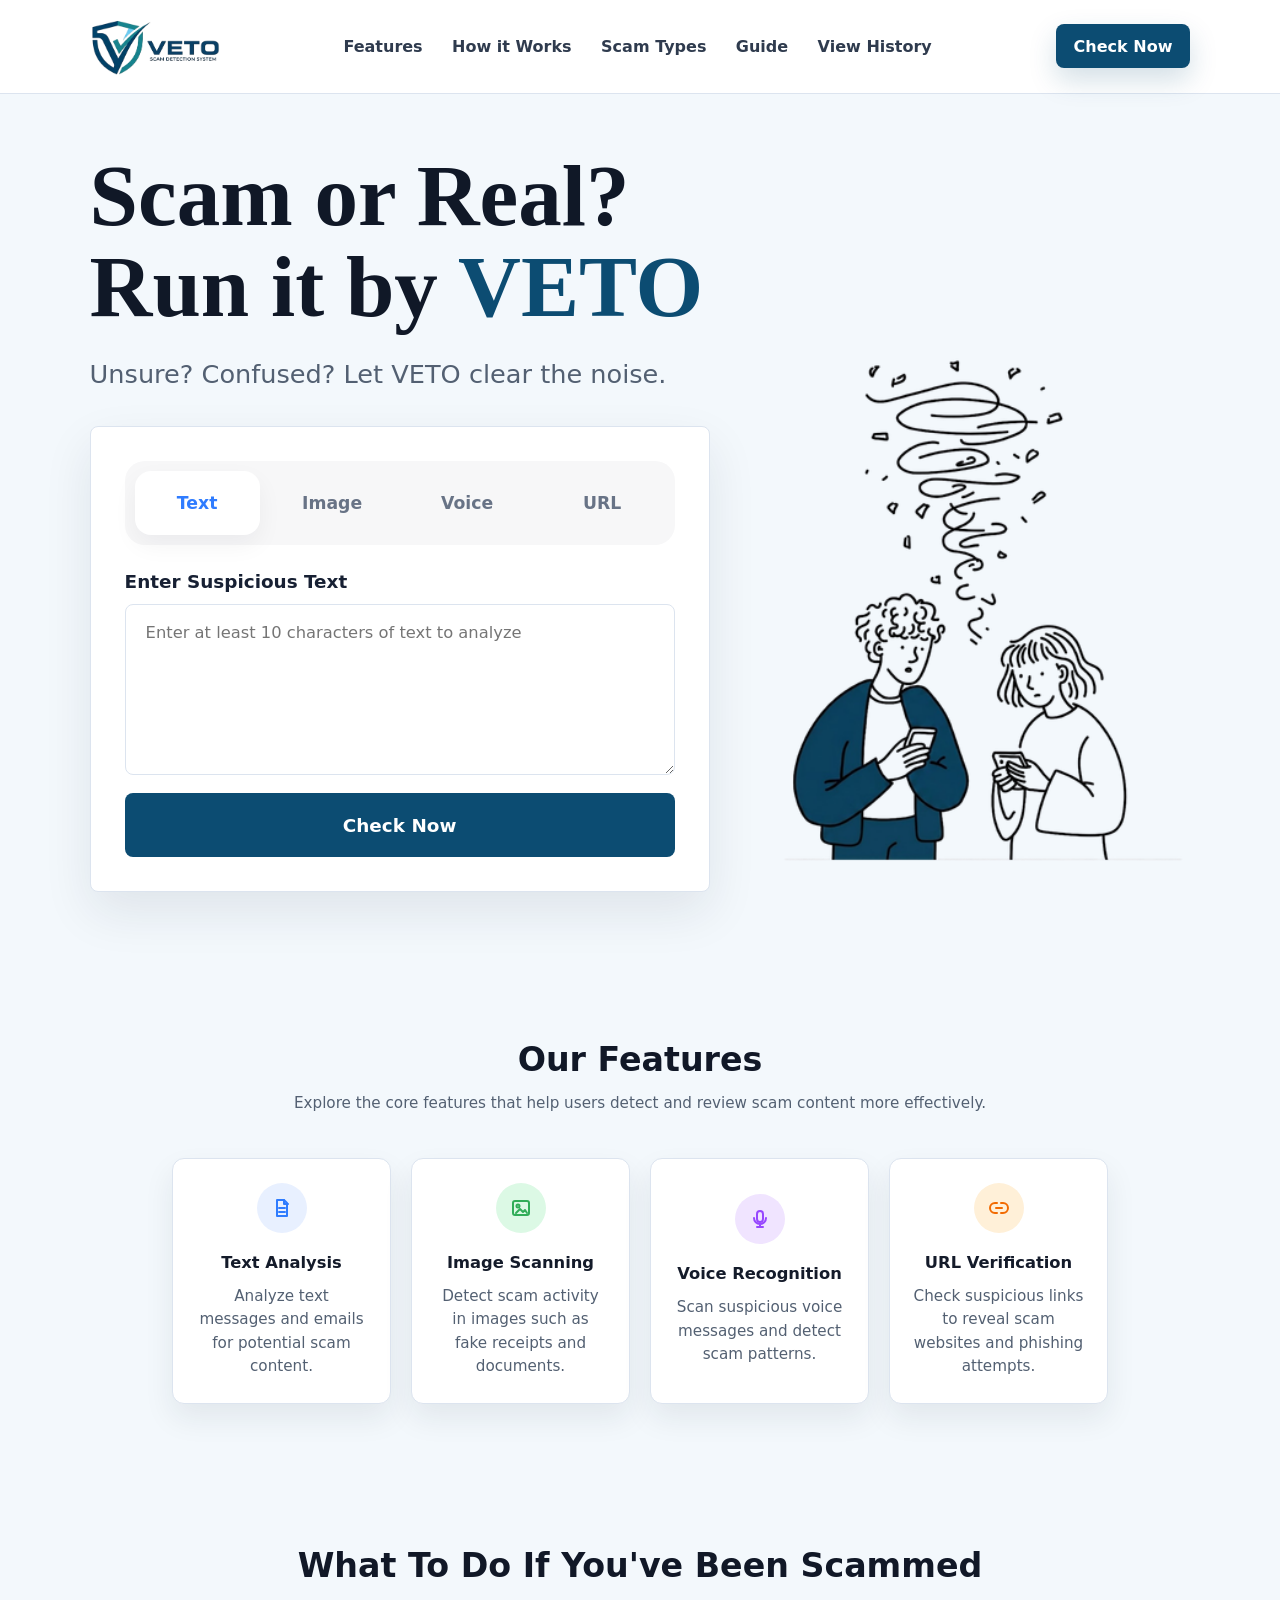
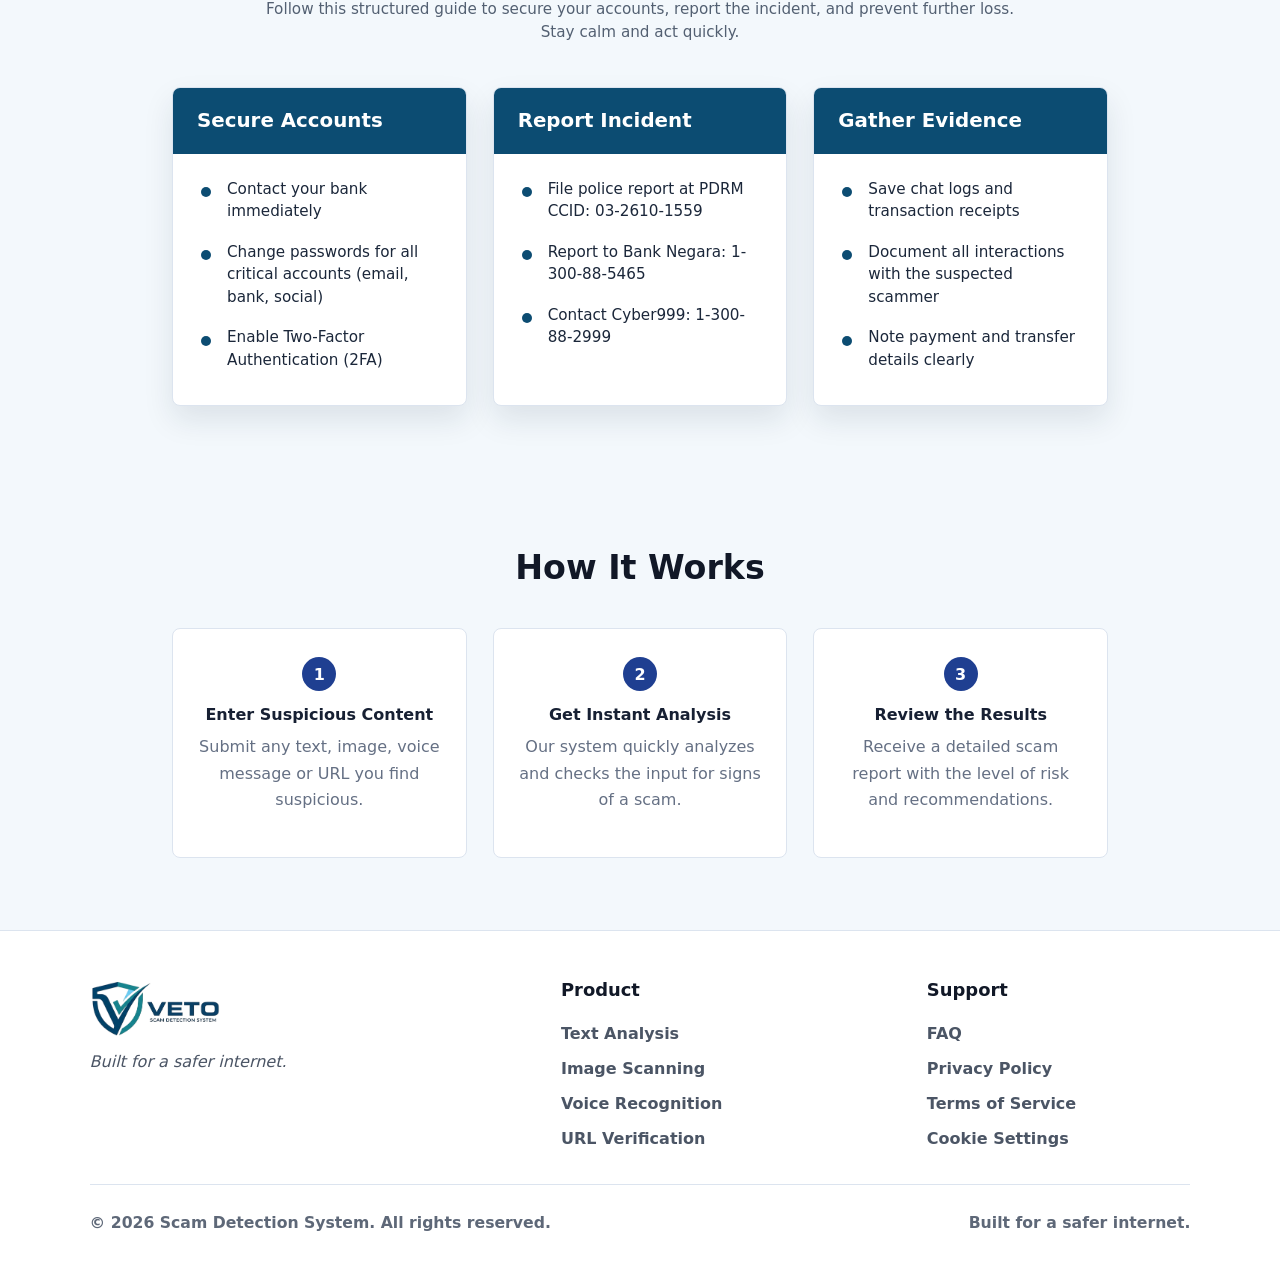
==== commit f9334541: "feat: redesign result page" ====
--- a/scam-detection-web/index.html
+++ b/scam-detection-web/index.html
@@ -38,38 +38,47 @@
                 <button class="tab" data-tab="url" type="button">URL</button>
               </div>
 
-              <form id="check-form" class="check-form">
+              <form id="check-form" class="check-form" data-check-form>
                 <div class="tab-panel active" data-panel="text">
                   <label id="check-title" for="text-input">Enter Suspicious Text</label>
                   <textarea
                     id="text-input"
+                    data-input="text"
                     rows="7"
                     placeholder="Enter at least 10 characters of text to analyze"
                   ></textarea>
                 </div>
 
                 <div class="tab-panel" data-panel="image">
-                  <label for="image-input">Upload Suspicious Image</label>
-                  <div class="upload-box">
-                    <input id="image-input" type="file" accept="image/*" />
-                    <span>Upload a screenshot. OCR will extract text for scam analysis.</span>
+                  <label for="image-input">Upload Image</label>
+                  <div class="upload-box upload-dropzone">
+                    <input id="image-input" data-input="image-file" type="file" accept="image/*" />
+                    <span class="upload-icon" aria-hidden="true">
+                      <svg viewBox="0 0 24 24"><rect x="4" y="5" width="16" height="14" rx="2" /><circle cx="9" cy="10" r="1.5" /><path d="M7 17l4-4 3 3 2-2 2 3" /></svg>
+                    </span>
+                    <strong>Drag and drop an image here, or click to select</strong>
+                    <small>Supports OCR text extraction from images</small>
                   </div>
-                  <textarea id="image-text" rows="4" placeholder="Extracted OCR text will appear here"></textarea>
+                  <textarea id="image-text" data-input="image-text" rows="4" placeholder="Extracted OCR text will appear here" hidden></textarea>
                 </div>
 
                 <div class="tab-panel" data-panel="voice">
-                  <label for="voice-input">Upload Suspicious Voice Recording</label>
-                  <div class="upload-box">
-                    <input id="voice-input" type="file" accept="audio/*" />
-                    <span>Upload an audio file. Speech-to-text will create a transcript.</span>
+                  <label for="voice-input">Upload Voice Recording</label>
+                  <div class="upload-box upload-dropzone">
+                    <input id="voice-input" data-input="voice-file" type="file" accept="audio/*" />
+                    <span class="upload-icon" aria-hidden="true">
+                      <svg viewBox="0 0 24 24"><path d="M12 4a3 3 0 0 0-3 3v5a3 3 0 0 0 6 0V7a3 3 0 0 0-3-3z" /><path d="M6 11a6 6 0 0 0 12 0M12 17v3M9 20h6" /></svg>
+                    </span>
+                    <strong>Drag and drop an audio file here, or click to select</strong>
+                    <small>Supports speech-to-text conversion for voice messages</small>
                   </div>
-                  <textarea id="voice-text" rows="4" placeholder="Transcribed speech will appear here"></textarea>
+                  <textarea id="voice-text" data-input="voice-text" rows="4" placeholder="Transcribed speech will appear here" hidden></textarea>
                 </div>
 
                 <div class="tab-panel" data-panel="url">
                   <label for="url-input">Enter Suspicious URL</label>
-                  <input id="url-input" type="url" placeholder="Paste suspicious link here" />
-                  <textarea id="url-context" rows="4" placeholder="Optional message context around the URL"></textarea>
+                  <input id="url-input" data-input="url" type="url" placeholder="https://example.com" />
+                  <textarea id="url-context" data-input="url-context" rows="4" placeholder="Optional message context around the URL" hidden></textarea>
                 </div>
 
                 <p id="form-error" class="form-error" role="alert"></p>
@@ -168,6 +177,89 @@
 
       </section>
 
+      <section id="check-view" class="view">
+        <div class="check-page">
+          <header class="check-page-heading">
+            <h1>Check for Scams</h1>
+            <p>Choose your input method and submit content for analysis.</p>
+          </header>
+
+          <section class="analysis-panel full-check" aria-labelledby="full-check-title">
+            <div class="tab-list" role="tablist" aria-label="Input type">
+              <button class="tab active" data-tab="text" type="button">Text</button>
+              <button class="tab" data-tab="image" type="button">Image</button>
+              <button class="tab" data-tab="voice" type="button">Voice</button>
+              <button class="tab" data-tab="url" type="button">URL</button>
+            </div>
+
+            <form id="full-check-form" class="check-form" data-check-form>
+              <div class="tab-panel active" data-panel="text">
+                <label id="full-check-title" for="full-text-input">Enter Suspicious Text</label>
+                <textarea
+                  id="full-text-input"
+                  data-input="text"
+                  rows="7"
+                  placeholder="Enter at least 10 characters of text to analyze"
+                ></textarea>
+              </div>
+
+              <div class="tab-panel" data-panel="image">
+                <label for="full-image-input">Upload Suspicious Image</label>
+                <div class="upload-box">
+                  <input id="full-image-input" data-input="image-file" type="file" accept="image/*" />
+                  <span>Upload a screenshot. OCR will extract text for scam analysis.</span>
+                </div>
+                <textarea id="full-image-text" data-input="image-text" rows="4" placeholder="Extracted OCR text will appear here"></textarea>
+              </div>
+
+              <div class="tab-panel" data-panel="voice">
+                <label for="full-voice-input">Upload Suspicious Voice Recording</label>
+                <div class="upload-box">
+                  <input id="full-voice-input" data-input="voice-file" type="file" accept="audio/*" />
+                  <span>Upload an audio file. Speech-to-text will create a transcript.</span>
+                </div>
+                <textarea id="full-voice-text" data-input="voice-text" rows="4" placeholder="Transcribed speech will appear here"></textarea>
+              </div>
+
+              <div class="tab-panel" data-panel="url">
+                <label for="full-url-input">Enter Suspicious URL</label>
+                <input id="full-url-input" data-input="url" type="url" placeholder="Paste suspicious link here" />
+                <textarea id="full-url-context" data-input="url-context" rows="4" placeholder="Optional message context around the URL"></textarea>
+              </div>
+
+              <p class="form-error" role="alert"></p>
+              <button class="primary-action" type="submit">Check Now</button>
+            </form>
+          </section>
+
+          <div class="check-benefit-grid">
+            <article>
+              <span class="check-benefit-icon">
+                <svg viewBox="0 0 24 24"><path d="M12 3l7 3v5c0 4.6-2.9 8.5-7 10-4.1-1.5-7-5.4-7-10V6z" /></svg>
+              </span>
+              <h2>Privacy First</h2>
+              <p>Your submitted content is kept secure and confidential.</p>
+            </article>
+            <article>
+              <span class="check-benefit-icon">
+                <svg viewBox="0 0 24 24"><path d="M13 2L5 14h6l-1 8 8-12h-6z" /></svg>
+              </span>
+              <h2>Fast Analysis</h2>
+              <p>Get quick scam detection results within seconds.</p>
+            </article>
+            <article>
+              <span class="check-benefit-icon">
+                <svg viewBox="0 0 24 24"><path d="M5 20V10" /><path d="M12 20V4" /><path d="M19 20v-7" /><path d="M4 20h16" /></svg>
+              </span>
+              <h2>Actionable Results</h2>
+              <p>Receive clear and detailed insights.</p>
+            </article>
+          </div>
+
+          <p class="check-page-note">Stay safe online. Always verify suspicious content before taking action.</p>
+        </div>
+      </section>
+
       <section id="scam-types-view" class="view">
         <div class="mechanics-page">
           <h1>The Mechanics Of Scams</h1>
@@ -175,47 +267,68 @@
             <article class="scam-type-card">
               <span class="scam-type-icon" aria-hidden="true">♡</span>
               <div><h2>Romance Scam</h2><p>Scammers build fake emotional relationships to gain trust and ask for money.</p></div>
-              <button type="button">Learn</button>
+              <button type="button" data-scam-learn="romance">Learn</button>
             </article>
             <article class="scam-type-card">
               <span class="scam-type-icon" aria-hidden="true">▥</span>
               <div><h2>Bank Scam</h2><p>Fraudsters impersonate bank staff through calls, text messages, or fake alerts.</p></div>
-              <button type="button">Learn</button>
+              <button type="button" data-scam-learn="bank">Learn</button>
             </article>
             <article class="scam-type-card">
               <span class="scam-type-icon" aria-hidden="true">✉</span>
               <div><h2>Phishing</h2><p>Fake emails, texts, or websites are used to steal login credentials and personal data.</p></div>
-              <button type="button">Learn</button>
+              <button type="button" data-scam-learn="phishing">Learn</button>
             </article>
             <article class="scam-type-card">
               <span class="scam-type-icon" aria-hidden="true">🛒</span>
               <div><h2>Shopping Scam</h2><p>Fake online shops offer attractive deals but deliver nothing or poor-quality items.</p></div>
-              <button type="button">Learn</button>
+              <button type="button" data-scam-learn="shopping">Learn</button>
             </article>
             <article class="scam-type-card">
               <span class="scam-type-icon" aria-hidden="true">♜</span>
               <div><h2>Customer Service Scam</h2><p>Fraudsters pose as support teams or fake sellers to trick users into making payments.</p></div>
-              <button type="button">Learn</button>
+              <button type="button" data-scam-learn="customer-service">Learn</button>
             </article>
             <article class="scam-type-card">
               <span class="scam-type-icon" aria-hidden="true">▣</span>
               <div><h2>Delivery Scams</h2><p>Fake shipping notifications ask victims to pay fees or install malicious software.</p></div>
-              <button type="button">Learn</button>
+              <button type="button" data-scam-learn="delivery">Learn</button>
             </article>
             <article class="scam-type-card">
               <span class="scam-type-icon" aria-hidden="true">🎟</span>
               <div><h2>Lottery</h2><p>Victims are told they won a prize but must pay fees or provide details first.</p></div>
-              <button type="button">Learn</button>
+              <button type="button" data-scam-learn="lottery">Learn</button>
             </article>
             <article class="scam-type-card">
               <span class="scam-type-icon" aria-hidden="true">☼</span>
               <div><h2>Charity</h2><p>Scammers exploit sympathy by pretending to raise funds for emergencies or relief efforts.</p></div>
-              <button type="button">Learn</button>
+              <button type="button" data-scam-learn="charity">Learn</button>
             </article>
           </div>
           <p class="mechanics-note">Stay vigilant. Take control. Verified authorities are here to support you.</p>
         </div>
       </section>
+
+      <div id="scam-modal" class="scam-modal" hidden>
+        <div class="scam-modal-backdrop" data-scam-close></div>
+        <section class="scam-modal-card" role="dialog" aria-modal="true" aria-labelledby="scam-modal-title">
+          <header class="scam-modal-header">
+            <h2 id="scam-modal-title"></h2>
+            <p>Detailed explanation of how this scam usually works.</p>
+          </header>
+          <div class="scam-modal-body">
+            <p id="scam-modal-summary" class="scam-modal-summary"></p>
+            <section class="scam-detail-box">
+              <h3>Scam Details</h3>
+              <ul id="scam-modal-details"></ul>
+            </section>
+            <div class="scam-modal-actions">
+              <button class="modal-secondary" type="button" data-scam-close>Close</button>
+              <a class="modal-primary" href="#check" id="scam-start-analysis">Start Analysis</a>
+            </div>
+          </div>
+        </section>
+      </div>
 
       <section id="guide-view" class="view">
         <div class="guide-page">
@@ -235,7 +348,7 @@
                 <li>Scan images for suspicious content.</li>
                 <li>Ignore group invites from unknown contacts.</li>
               </ul>
-              <button type="button">Learn</button>
+              <button type="button" data-guide-learn="whatsapp">Learn</button>
             </article>
             <article class="security-guide-card guide-sms">
               <div class="guide-card-heading">
@@ -247,7 +360,7 @@
                 <li>Verify service notifications.</li>
                 <li>Do not share verification codes.</li>
               </ul>
-              <button type="button">Learn</button>
+              <button type="button" data-guide-learn="sms">Learn</button>
             </article>
             <article class="security-guide-card guide-social">
               <div class="guide-card-heading">
@@ -259,7 +372,7 @@
                 <li>Check login activity.</li>
                 <li>Enable enhanced privacy settings.</li>
               </ul>
-              <button type="button">Learn</button>
+              <button type="button" data-guide-learn="social">Learn</button>
             </article>
             <article class="security-guide-card guide-email">
               <div class="guide-card-heading">
@@ -271,7 +384,7 @@
                 <li>Scan all attachments.</li>
                 <li>Recognize common red flags.</li>
               </ul>
-              <button type="button">Learn</button>
+              <button type="button" data-guide-learn="email">Learn</button>
             </article>
           </div>
           <div class="guide-card-grid guide-panel" data-guide-panel="banking">
@@ -285,7 +398,7 @@
                 <li>Avoid login links from messages.</li>
                 <li>Check account activity notifications.</li>
               </ul>
-              <button type="button">Learn</button>
+              <button type="button" data-guide-learn="banking-login">Learn</button>
             </article>
             <article class="security-guide-card guide-card-protection">
               <div class="guide-card-heading">
@@ -297,7 +410,7 @@
                 <li>Enable spending alerts.</li>
                 <li>Never share PIN or CVV.</li>
               </ul>
-              <button type="button">Learn</button>
+              <button type="button" data-guide-learn="card-protection">Learn</button>
             </article>
             <article class="security-guide-card guide-loan">
               <div class="guide-card-heading">
@@ -309,7 +422,7 @@
                 <li>Verify financial institutions.</li>
                 <li>Avoid upfront processing fees.</li>
               </ul>
-              <button type="button">Learn</button>
+              <button type="button" data-guide-learn="loan-investment">Learn</button>
             </article>
             <article class="security-guide-card guide-call">
               <div class="guide-card-heading">
@@ -321,7 +434,7 @@
                 <li>Verify the caller independently.</li>
                 <li>Report suspicious banking calls.</li>
               </ul>
-              <button type="button">Learn</button>
+              <button type="button" data-guide-learn="bank-call">Learn</button>
             </article>
           </div>
         </div>
@@ -329,7 +442,10 @@
 
       <section id="result-view" class="view">
         <div class="result-layout">
-          <a class="back-link" href="#check">← Check another content</a>
+          <header class="check-page-heading result-page-heading">
+            <h1>Check for Scams</h1>
+            <p>Choose your input method and submit content for analysis.</p>
+          </header>
           <section id="result-card" class="result-card"></section>
         </div>
       </section>
@@ -372,25 +488,232 @@
         </div>
       </section>
 
+      <section id="faq-view" class="view">
+        <div class="faq-page">
+          <div class="faq-heading">
+            <h1>Frequently Asked Questions (FAQ)</h1>
+            <p>Find answers to common questions about using Veto for scam detection.</p>
+          </div>
+
+          <div class="faq-list" aria-label="Frequently asked questions">
+            <article class="faq-item">
+              <button class="faq-question" type="button" aria-expanded="false" data-faq-toggle>
+                <span class="faq-icon faq-blue">
+                  <svg viewBox="0 0 24 24"><path d="M9.1 9a3 3 0 1 1 5.2 2c-.9.8-1.7 1.3-1.7 2.8" /><path d="M12 17h.01" /><circle cx="12" cy="12" r="9" /></svg>
+                </span>
+                <span class="faq-copy">
+                  <span class="faq-pill faq-pill-blue">General Question</span>
+                  <strong>How does Veto's scam detection work?</strong>
+                </span>
+                <span class="faq-chevron" aria-hidden="true"></span>
+              </button>
+              <div class="faq-answer">
+                <p>Veto analyzes submitted content such as text, links, images, and voice transcripts to detect scam-related patterns. It checks for suspicious language, phishing indicators, urgency cues, impersonation attempts, and known fraud signals before returning a risk-based result.</p>
+              </div>
+            </article>
+
+            <article class="faq-item">
+              <button class="faq-question" type="button" aria-expanded="false" data-faq-toggle>
+                <span class="faq-icon faq-cyan">
+                  <svg viewBox="0 0 24 24"><rect x="6" y="10" width="12" height="9" rx="2" /><path d="M8 10V8a4 4 0 0 1 8 0v2" /></svg>
+                </span>
+                <span class="faq-copy">
+                  <span class="faq-pill faq-pill-cyan">Security &amp; Privacy</span>
+                  <strong>Is my data safe with Veto?</strong>
+                </span>
+                <span class="faq-chevron" aria-hidden="true"></span>
+              </button>
+              <div class="faq-answer">
+                <p>Yes. Veto is designed with privacy in mind. Submitted content is processed securely, and access to results is restricted to the user. Sensitive information should still be shared carefully, and users should avoid uploading unnecessary personal data whenever possible.</p>
+              </div>
+            </article>
+
+            <article class="faq-item">
+              <button class="faq-question" type="button" aria-expanded="false" data-faq-toggle>
+                <span class="faq-icon faq-blue">
+                  <svg viewBox="0 0 24 24"><path d="M7 4h7l3 3v13H7z" /><path d="M14 4v4h4" /><path d="M9 12h6M9 16h6" /></svg>
+                </span>
+                <span class="faq-copy">
+                  <span class="faq-pill faq-pill-blue">General Question</span>
+                  <strong>What types of content can Veto analyze?</strong>
+                </span>
+                <span class="faq-chevron" aria-hidden="true"></span>
+              </button>
+              <div class="faq-answer">
+                <p>Veto can analyze suspicious text, links, screenshots, documents, and transcribed voice content. The system is designed to support common scam-reporting formats and help users review content before they take action.</p>
+              </div>
+            </article>
+
+            <article class="faq-item">
+              <button class="faq-question" type="button" aria-expanded="false" data-faq-toggle>
+                <span class="faq-icon faq-purple">
+                  <svg viewBox="0 0 24 24"><path d="M14.7 6.3a4 4 0 0 0-5.4 5.4L4 17v3h3l5.3-5.3a4 4 0 0 0 5.4-5.4l-3 3-3-3z" /></svg>
+                </span>
+                <span class="faq-copy">
+                  <span class="faq-pill faq-pill-purple">Technical</span>
+                  <strong>Can Veto be integrated with my existing platforms?</strong>
+                </span>
+                <span class="faq-chevron" aria-hidden="true"></span>
+              </button>
+              <div class="faq-answer">
+                <p>Yes. Integration support depends on your use case. Veto can be adapted for internal workflows, enterprise screening processes, and external verification flows depending on product scope and implementation requirements.</p>
+              </div>
+            </article>
+
+            <article class="faq-item">
+              <button class="faq-question" type="button" aria-expanded="false" data-faq-toggle>
+                <span class="faq-icon faq-blue">
+                  <svg viewBox="0 0 24 24"><path d="M9.1 9a3 3 0 1 1 5.2 2c-.9.8-1.7 1.3-1.7 2.8" /><path d="M12 17h.01" /><circle cx="12" cy="12" r="9" /></svg>
+                </span>
+                <span class="faq-copy">
+                  <span class="faq-pill faq-pill-blue">General Question</span>
+                  <strong>How accurate are the results?</strong>
+                </span>
+                <span class="faq-chevron" aria-hidden="true"></span>
+              </button>
+              <div class="faq-answer">
+                <p>Veto provides risk-based guidance, not a legal or absolute judgment. Accuracy depends on the quality and completeness of the submitted content. Users should use the result together with common sense and official verification channels.</p>
+              </div>
+            </article>
+          </div>
+
+          <div class="faq-support">
+            <p>Still have questions? <a href="#about">Contact Support</a></p>
+            <span>Stay safe online. Always verify suspicious content before taking action.</span>
+          </div>
+        </div>
+      </section>
+
       <section id="privacy-view" class="view">
-        <div class="page-shell document-page">
-          <p class="eyebrow">Legal</p>
-          <h1>Privacy Policy</h1>
-          <p>How we collect, use and protect your information.</p>
-          <section><h2>Information We Collect</h2><p>This prototype only uses submitted content for scam analysis flow demonstration.</p></section>
-          <section><h2>File Uploads and Analysis Data</h2><p>Uploaded content should not be permanently stored unless required for approved system testing or improvement.</p></section>
-          <section><h2>Security Measures</h2><p>URL checks are non-executing and focus on safe indicators such as format, redirects and download hints.</p></section>
+        <div class="privacy-page">
+          <header class="privacy-hero">
+            <span class="privacy-icon" aria-hidden="true">
+              <svg viewBox="0 0 24 24"><path d="M12 3l7 3v5c0 4.6-2.9 8.5-7 10-4.1-1.5-7-5.4-7-10V6z" /></svg>
+            </span>
+            <h1>Privacy Policy</h1>
+            <p>How we collect, use and protect your information</p>
+          </header>
+
+          <div class="privacy-content">
+            <section>
+              <h2>Introduction</h2>
+              <p>This Privacy Policy explains how the Scam Detection System collects, uses, and protects your information when you use our service. We are committed to maintaining the privacy and security of your data.</p>
+            </section>
+
+            <section>
+              <h2>Information We Collect</h2>
+              <p>We collect information that you voluntarily provide when using our scam detection service, including text content, uploaded images, voice recordings, and URLs submitted for analysis. We may also collect usage data and analytics to improve our service.</p>
+            </section>
+
+            <section>
+              <h2>How We Use Information</h2>
+              <p>The information you submit is used solely for scam detection and analysis purposes. We use machine learning algorithms to analyze patterns and identify potential threats. Your data helps us improve our detection accuracy and train our models.</p>
+            </section>
+
+            <section>
+              <h2>File Uploads and Analysis Data</h2>
+              <p>When you upload files for analysis, they are processed on our secure servers. Uploaded content is analyzed in real-time and is not permanently stored unless required for system testing, improvement, or legal compliance. Images are processed using OCR technology, and voice files are converted to text using speech-to-text services.</p>
+            </section>
+
+            <section>
+              <h2>Data Storage and Retention</h2>
+              <p>Analysis history is stored locally in your browser using local storage. We do not permanently store your submitted content on our servers after analysis is complete, unless you explicitly save it or it's required for improving our detection algorithms with your consent.</p>
+            </section>
+
+            <section>
+              <h2>Security Measures</h2>
+              <p>We implement industry-standard security measures to protect your data, including encryption during transmission, secure server infrastructure, and access controls. However, no method of transmission over the internet is 100% secure.</p>
+            </section>
+
+            <section>
+              <h2>Third-Party Services</h2>
+              <p>Our service may utilize third-party APIs for OCR, speech-to-text, and URL analysis. These services are carefully selected and comply with data protection standards. We do not share your personal information with third parties for marketing purposes.</p>
+            </section>
+
+            <section>
+              <h2>User Rights</h2>
+              <p>You have the right to access, correct, or delete your data. Since most data is stored locally in your browser, you can clear your history at any time. For any server-side data, please contact us to exercise your rights.</p>
+            </section>
+
+            <section>
+              <h2>Contact Information</h2>
+              <p>If you have any questions or concerns about this Privacy Policy or our data practices, please contact us at privacy@scamdetection.system or through our support page.</p>
+            </section>
+
+            <aside class="privacy-notice">
+              <h2>Important Notice</h2>
+              <p>The Scam Detection System is designed for educational and informational purposes as part of a Final Year Project. It should not be used to store or process highly sensitive or personally identifiable information. Always exercise caution when sharing personal data online.</p>
+            </aside>
+          </div>
         </div>
       </section>
 
       <section id="terms-view" class="view">
-        <div class="page-shell document-page">
-          <p class="eyebrow">Legal</p>
-          <h1>Terms of Service</h1>
-          <p>Rules and conditions for using the Scam Detection System.</p>
-          <section><h2>Accuracy of Results</h2><p>The system provides scam risk analysis for informational purposes only and cannot guarantee that all scams will be detected.</p></section>
-          <section><h2>User Responsibilities</h2><p>Users should still verify suspicious content through official channels before taking action.</p></section>
-          <section><h2>Limitation of Liability</h2><p>The prototype is intended for academic demonstration and safe decision support.</p></section>
+        <div class="legal-page terms-page">
+          <header class="legal-hero">
+            <span class="legal-icon" aria-hidden="true">
+              <svg viewBox="0 0 24 24"><path d="M7 3h7l4 4v14H7z" /><path d="M14 3v5h5" /><path d="M10 12h5M10 16h5" /></svg>
+            </span>
+            <h1>Terms of Service</h1>
+            <p>Please read these terms carefully before using our service</p>
+          </header>
+
+          <div class="legal-content">
+            <section>
+              <h2>Acceptance of Terms</h2>
+              <p>By accessing and using the Scam Detection System, you accept and agree to be bound by these Terms of Service. If you do not agree to these terms, please do not use our service.</p>
+            </section>
+
+            <section>
+              <h2>Use of the Service</h2>
+              <p>The Scam Detection System is provided as a tool to help users identify potential scams and fraudulent content. The service analyzes text, images, voice recordings, and URLs to provide risk assessments and guidance. You may use this service for personal, educational, and informational purposes.</p>
+            </section>
+
+            <section>
+              <h2>User Responsibilities</h2>
+              <p>You are responsible for the content you submit for analysis. You must not submit content that violates laws, infringes on intellectual property rights, or contains malicious code. You should not rely solely on our analysis for critical decisions and should verify suspicious content through multiple sources.</p>
+            </section>
+
+            <section>
+              <h2>Prohibited Use</h2>
+              <p>You may not use this service to: (a) engage in any illegal activity, (b) attempt to bypass or manipulate the detection system, (c) submit an excessive volume of requests that could harm the service, (d) reverse engineer or copy our technology, or (e) use the service for any malicious purpose.</p>
+            </section>
+
+            <section>
+              <h2>Accuracy of Results</h2>
+              <p>While we strive to provide accurate scam detection, the system provides analysis for informational purposes only and does not guarantee that all scams or malicious content will be detected. False positives and false negatives may occur. Users should exercise their own judgment and verify suspicious content before taking action.</p>
+            </section>
+
+            <section>
+              <h2>Intellectual Property</h2>
+              <p>All content, features, and functionality of the Scam Detection System are owned by the project creators and are protected by copyright, trademark, and other intellectual property laws. The machine learning models, algorithms, and design are proprietary.</p>
+            </section>
+
+            <section>
+              <h2>Limitation of Liability</h2>
+              <p>The Scam Detection System is provided 'as is' without warranties of any kind. We shall not be liable for any damages arising from your use of the service, including but not limited to direct, indirect, incidental, or consequential damages. This is an academic project and should not be used as the sole basis for important decisions.</p>
+            </section>
+
+            <section>
+              <h2>Service Availability</h2>
+              <p>We do not guarantee that the service will be available at all times or free from errors. We reserve the right to modify, suspend, or discontinue the service at any time without notice, especially considering this is a Final Year Project with limited resources.</p>
+            </section>
+
+            <section>
+              <h2>Changes to Terms</h2>
+              <p>We reserve the right to update these Terms of Service at any time. Changes will be effective immediately upon posting. Your continued use of the service after changes are posted constitutes acceptance of the modified terms.</p>
+            </section>
+
+            <section>
+              <h2>Contact Information</h2>
+              <p>If you have questions about these Terms of Service, please contact us at support@scamdetection.system or through our support page.</p>
+            </section>
+
+            <aside class="legal-disclaimer">
+              <h2>Important Disclaimer</h2>
+              <p>This system is a Final Year Project developed for educational purposes. While it uses real machine learning techniques, it should not be considered a replacement for professional security services or legal advice. Always verify suspicious content through multiple trusted sources before making important decisions.</p>
+            </aside>
+          </div>
         </div>
       </section>
 
@@ -422,7 +745,7 @@
           </nav>
           <nav class="footer-column" aria-label="Support links">
             <h2>Support</h2>
-            <a href="#about">FAQ</a>
+            <a href="#faq">FAQ</a>
             <a href="#privacy">Privacy Policy</a>
             <a href="#terms">Terms of Service</a>
             <a href="#about">Cookie Settings</a>
--- a/scam-detection-web/styles.css
+++ b/scam-detection-web/styles.css
@@ -438,6 +438,145 @@
   text-align: center;
 }
 
+.modal-open {
+  overflow: hidden;
+}
+
+.scam-modal[hidden] {
+  display: none;
+}
+
+.scam-modal {
+  position: fixed;
+  inset: 0;
+  z-index: 50;
+  display: grid;
+  place-items: center;
+  padding: 96px 24px 36px;
+}
+
+.scam-modal-backdrop {
+  position: absolute;
+  inset: 0;
+  background: rgba(15, 23, 42, 0.54);
+  backdrop-filter: blur(1px);
+}
+
+.scam-modal-card {
+  position: relative;
+  z-index: 1;
+  width: min(930px, 100%);
+  overflow: hidden;
+  border-radius: 20px;
+  background: white;
+  box-shadow: 0 28px 90px rgba(15, 23, 42, 0.35);
+}
+
+.scam-modal-header {
+  padding: 28px 34px 30px;
+  background: linear-gradient(120deg, #244b72, #456798);
+  color: white;
+}
+
+.scam-modal-header h2 {
+  margin: 0 0 10px;
+  color: white;
+  font-size: clamp(1.9rem, 3vw, 2.35rem);
+}
+
+.scam-modal-header p {
+  margin: 0;
+  color: rgba(255, 255, 255, 0.84);
+  font-size: 1.12rem;
+  font-weight: 700;
+}
+
+.scam-modal-body {
+  padding: 34px;
+}
+
+.scam-modal-summary {
+  margin: 0 0 28px;
+  color: #344258;
+  font-size: clamp(1.1rem, 1.6vw, 1.32rem);
+  font-weight: 650;
+  line-height: 1.55;
+}
+
+.scam-detail-box {
+  padding: 28px 30px;
+  border: 1px solid var(--border);
+  border-radius: 18px;
+  background: #f8fafc;
+}
+
+.scam-detail-box h3 {
+  margin: 0 0 22px;
+  color: #111827;
+  font-size: clamp(1.3rem, 2vw, 1.6rem);
+}
+
+.scam-detail-box ul {
+  display: grid;
+  gap: 22px;
+  margin: 0;
+  padding: 0;
+  list-style: none;
+}
+
+.scam-detail-box li {
+  position: relative;
+  padding-left: 32px;
+  color: #344258;
+  font-size: clamp(1.06rem, 1.5vw, 1.28rem);
+  font-weight: 600;
+  line-height: 1.5;
+}
+
+.scam-detail-box li::before {
+  content: "";
+  position: absolute;
+  left: 0;
+  top: 0.55em;
+  width: 13px;
+  height: 13px;
+  border-radius: 50%;
+  background: var(--brand-blue);
+}
+
+.scam-modal-actions {
+  display: flex;
+  justify-content: flex-end;
+  gap: 16px;
+  margin-top: 32px;
+}
+
+.modal-secondary,
+.modal-primary {
+  min-width: 112px;
+  min-height: 58px;
+  display: inline-flex;
+  align-items: center;
+  justify-content: center;
+  border-radius: 16px;
+  font-size: 1.05rem;
+  font-weight: 900;
+  text-decoration: none;
+  cursor: pointer;
+}
+
+.modal-secondary {
+  border: 1px solid #cfd8e6;
+  background: white;
+  color: #344258;
+}
+
+.modal-primary {
+  border: 0;
+  background: var(--brand-blue);
+  color: white;
+}
+
 .guide-page {
   max-width: 1580px;
   margin: 0 auto;
@@ -630,6 +769,214 @@
   cursor: pointer;
 }
 
+.faq-page {
+  max-width: 1160px;
+  margin: 0 auto;
+  padding: 92px 24px 78px;
+}
+
+.faq-heading {
+  text-align: center;
+}
+
+.faq-heading h1 {
+  margin-bottom: 16px;
+  color: #111827;
+  font-size: clamp(2.8rem, 4.1vw, 4.05rem);
+  line-height: 1.08;
+}
+
+.faq-heading p {
+  margin: 0;
+  color: #4f5d72;
+  font-size: clamp(1.1rem, 1.45vw, 1.35rem);
+  font-weight: 600;
+}
+
+.faq-list {
+  display: grid;
+  gap: 16px;
+  margin-top: 42px;
+}
+
+.faq-item {
+  overflow: hidden;
+  border: 1px solid var(--border);
+  border-radius: 18px;
+  background: white;
+  box-shadow: 0 8px 18px rgba(24, 37, 56, 0.08);
+}
+
+.faq-question {
+  display: grid;
+  grid-template-columns: 52px minmax(0, 1fr) 28px;
+  gap: 18px;
+  align-items: center;
+  width: 100%;
+  min-height: 116px;
+  padding: 22px 28px;
+  border: 0;
+  background: transparent;
+  color: var(--text);
+  text-align: left;
+  cursor: pointer;
+}
+
+.faq-icon {
+  display: grid;
+  place-items: center;
+  width: 48px;
+  height: 48px;
+  border-radius: 50%;
+}
+
+.faq-icon svg {
+  width: 25px;
+  height: 25px;
+  fill: none;
+  stroke: currentColor;
+  stroke-width: 2;
+  stroke-linecap: round;
+  stroke-linejoin: round;
+}
+
+.faq-blue {
+  border: 1px solid #bcd7ff;
+  background: #eff6ff;
+  color: #377dff;
+}
+
+.faq-cyan {
+  border: 1px solid #b7e7ff;
+  background: #eefbff;
+  color: #2b9edb;
+}
+
+.faq-purple {
+  border: 1px solid #d9ccff;
+  background: #f5efff;
+  color: #824dff;
+}
+
+.faq-copy {
+  display: grid;
+  gap: 10px;
+  justify-items: start;
+}
+
+.faq-pill {
+  display: inline-flex;
+  align-items: center;
+  min-height: 32px;
+  padding: 0 14px;
+  border-radius: 999px;
+  font-size: 0.94rem;
+  font-weight: 850;
+}
+
+.faq-pill-blue {
+  border: 1px solid #bcd7ff;
+  background: #eef6ff;
+  color: #2f70e8;
+}
+
+.faq-pill-cyan {
+  border: 1px solid #b7e7ff;
+  background: #eefbff;
+  color: #217eae;
+}
+
+.faq-pill-purple {
+  border: 1px solid #d9ccff;
+  background: #f5efff;
+  color: #7548df;
+}
+
+.faq-copy strong {
+  color: #111827;
+  font-size: clamp(1.1rem, 1.6vw, 1.35rem);
+  line-height: 1.22;
+}
+
+.faq-chevron {
+  position: relative;
+  width: 22px;
+  height: 22px;
+  justify-self: end;
+}
+
+.faq-chevron::before,
+.faq-chevron::after {
+  content: "";
+  position: absolute;
+  top: 10px;
+  width: 11px;
+  height: 3px;
+  border-radius: 999px;
+  background: #94a3b8;
+  transition: transform 0.18s ease;
+}
+
+.faq-chevron::before {
+  left: 2px;
+  transform: rotate(45deg);
+}
+
+.faq-chevron::after {
+  right: 2px;
+  transform: rotate(-45deg);
+}
+
+.faq-item.active .faq-chevron::before {
+  transform: rotate(-45deg);
+}
+
+.faq-item.active .faq-chevron::after {
+  transform: rotate(45deg);
+}
+
+.faq-answer {
+  display: none;
+  border-top: 1px solid var(--border);
+  padding: 28px 90px 30px;
+}
+
+.faq-item.active .faq-answer {
+  display: block;
+}
+
+.faq-answer p {
+  margin: 0;
+  color: #526075;
+  font-size: clamp(1.02rem, 1.35vw, 1.22rem);
+  font-weight: 600;
+  line-height: 1.85;
+}
+
+.faq-support {
+  display: grid;
+  gap: 22px;
+  margin-top: 44px;
+  color: #435268;
+  text-align: center;
+  font-size: 1.08rem;
+  font-weight: 700;
+}
+
+.faq-support p {
+  margin: 0;
+}
+
+.faq-support a {
+  color: #1f3f60;
+  font-weight: 900;
+  text-decoration: none;
+}
+
+.faq-support span {
+  color: #9aa7bb;
+}
+
 .check-shell .analysis-panel {
   max-width: 780px;
   margin: 0 auto;
@@ -642,6 +989,102 @@
   box-shadow:
     0 16px 32px rgba(15, 23, 42, 0.08),
     0 0 0 1px rgba(148, 163, 184, 0.18);
+}
+
+.check-page {
+  max-width: 1700px;
+  margin: 0 auto;
+  padding: 0 clamp(28px, 7vw, 150px) 72px;
+}
+
+.check-page-heading {
+  padding: 0 0 44px;
+  text-align: center;
+}
+
+.check-page-heading h1 {
+  margin: 0 0 18px;
+  color: var(--brand-blue);
+  font-size: clamp(3.2rem, 5vw, 4.7rem);
+  line-height: 1.02;
+}
+
+.check-page-heading p {
+  margin: 0;
+  color: #536075;
+  font-size: clamp(1.15rem, 1.55vw, 1.45rem);
+  font-weight: 650;
+}
+
+.full-check {
+  padding: 30px;
+  border-radius: 12px;
+}
+
+.full-check textarea {
+  min-height: 174px;
+  font-size: 1.05rem;
+}
+
+.check-benefit-grid {
+  display: grid;
+  grid-template-columns: repeat(3, 1fr);
+  gap: 22px;
+  margin-top: 42px;
+}
+
+.check-benefit-grid article {
+  min-height: 180px;
+  display: grid;
+  place-items: center;
+  gap: 10px;
+  padding: 26px 22px;
+  border: 1px solid var(--border);
+  border-radius: 12px;
+  background: white;
+  box-shadow: 0 12px 24px rgba(24, 37, 56, 0.08);
+  text-align: center;
+}
+
+.check-benefit-icon {
+  display: grid;
+  place-items: center;
+  width: 56px;
+  height: 56px;
+  border-radius: 50%;
+  background: #dceaff;
+  color: #244e9a;
+}
+
+.check-benefit-icon svg {
+  width: 30px;
+  height: 30px;
+  fill: none;
+  stroke: currentColor;
+  stroke-width: 2;
+  stroke-linecap: round;
+  stroke-linejoin: round;
+}
+
+.check-benefit-grid h2 {
+  margin: 4px 0 0;
+  color: #111827;
+  font-size: 1.15rem;
+}
+
+.check-benefit-grid p {
+  margin: 0;
+  color: #536075;
+  font-size: 1rem;
+  font-weight: 600;
+}
+
+.check-page-note {
+  margin: 46px 0 0;
+  color: #536075;
+  font-size: 1.18rem;
+  font-weight: 650;
+  text-align: center;
 }
 
 .workspace-grid {
@@ -889,6 +1332,53 @@
   color: var(--muted);
 }
 
+.upload-dropzone {
+  position: relative;
+  min-height: 178px;
+  border: 2px dashed #cfd6df;
+  background: #fafcff;
+  cursor: pointer;
+}
+
+.upload-dropzone input {
+  position: absolute;
+  inset: 0;
+  width: 100%;
+  height: 100%;
+  opacity: 0;
+  cursor: pointer;
+}
+
+.upload-icon {
+  display: grid;
+  place-items: center;
+  width: 48px;
+  height: 48px;
+  color: #98a3b3;
+}
+
+.upload-icon svg {
+  width: 46px;
+  height: 46px;
+  fill: none;
+  stroke: currentColor;
+  stroke-width: 1.8;
+  stroke-linecap: round;
+  stroke-linejoin: round;
+}
+
+.upload-dropzone strong {
+  color: var(--muted);
+  font-size: 1rem;
+  font-weight: 800;
+}
+
+.upload-dropzone small {
+  color: #737a8a;
+  font-size: 0.88rem;
+  font-weight: 700;
+}
+
 .primary-action,
 .secondary-action {
   border: 0;
@@ -919,10 +1409,35 @@
 }
 
 .form-error {
-  min-height: 24px;
-  margin: 12px 0 0;
-  color: var(--danger);
-  font-weight: 700;
+  display: none;
+}
+
+.form-error:not(:empty) {
+  display: flex;
+  align-items: center;
+  gap: 12px;
+  min-height: 52px;
+  margin: 18px 0 0;
+  padding: 0 18px;
+  border: 1px solid #ffb8b8;
+  border-radius: 10px;
+  background: #fff1f1;
+  color: #c82b2b;
+  font-weight: 800;
+}
+
+.form-error:not(:empty)::before {
+  content: "!";
+  display: grid;
+  flex: 0 0 auto;
+  place-items: center;
+  width: 20px;
+  height: 20px;
+  border: 2px solid #ff3b3b;
+  border-radius: 50%;
+  color: #ff3b3b;
+  font-size: 0.82rem;
+  font-weight: 900;
 }
 
 .flow-strip,
@@ -985,87 +1500,366 @@
 }
 
 .result-layout {
+  max-width: 1280px;
+  margin: 0 auto;
+  padding: 0 clamp(24px, 5vw, 90px) 78px;
   box-shadow: none;
 }
 
-.back-link {
+.result-card {
+  padding: 0;
+  border: 0;
+  background: transparent;
+  box-shadow: none;
+}
+
+.result-page-heading {
+  padding-bottom: 42px;
+}
+
+.result-summary-card,
+.result-info-card {
+  overflow: hidden;
+  border: 1px solid var(--border);
+  border-radius: 8px;
+  background: white;
+  box-shadow: 0 8px 18px rgba(24, 37, 56, 0.08);
+}
+
+.result-summary-card.safe {
+  --result-color: #3aa34b;
+  --result-soft: #eaf7ee;
+  --term-bg: #eaf7ee;
+}
+
+.result-summary-card.suspicious {
+  --result-color: #df9b35;
+  --result-soft: #fff2cf;
+  --term-bg: #fff0c9;
+}
+
+.result-summary-card.dangerous {
+  --result-color: #c92a27;
+  --result-soft: #fde8e8;
+  --term-bg: #ffe1e1;
+}
+
+.result-status-bar {
+  display: flex;
+  align-items: center;
+  min-height: 42px;
+  padding: 0 28px;
+  background: var(--result-color);
+  color: white;
+  font-weight: 900;
+}
+
+.result-status-bar span {
   display: inline-flex;
-  margin-bottom: 18px;
-  color: var(--muted);
+  align-items: center;
+  gap: 10px;
+}
+
+.result-status-bar span::before {
+  content: "✓";
+  display: grid;
+  place-items: center;
+  width: 18px;
+  height: 18px;
+  border: 2px solid rgba(255, 255, 255, 0.85);
+  border-radius: 50%;
+  font-size: 0.72rem;
+  line-height: 1;
+}
+
+.result-summary-body {
+  display: grid;
+  grid-template-columns: minmax(0, 1fr) 260px;
+  gap: 42px;
+  align-items: center;
+  min-height: 310px;
+  padding: 40px 48px 44px;
+}
+
+.result-verdict {
+  display: grid;
+  grid-template-columns: 54px minmax(0, 1fr);
+  gap: 22px;
+  align-items: start;
+}
+
+.result-shield {
+  display: grid;
+  place-items: center;
+  width: 50px;
+  height: 50px;
+  border-radius: 50%;
+  background: var(--result-color);
+  color: white;
+}
+
+.result-shield svg {
+  width: 28px;
+  height: 28px;
+  fill: currentColor;
+}
+
+.result-copy h2 {
+  margin: 3px 0 8px;
+  color: #121a2a;
+  font-size: clamp(1.35rem, 1.8vw, 1.62rem);
+  line-height: 1.18;
+}
+
+.result-copy p {
+  margin: 0 0 14px;
+  color: #536075;
+  font-weight: 700;
+}
+
+.risk-pill {
+  display: inline-flex;
+  align-items: center;
+  min-height: 22px;
+  margin-bottom: 26px;
+  border-radius: 999px;
+  padding: 0 14px;
+  background: #f2f3f5;
+  color: #444b56;
+  font-size: 0.86rem;
+  font-weight: 900;
+}
+
+.result-check-list {
+  display: grid;
+  gap: 20px;
+  margin: 0;
+  padding: 0;
+  list-style: none;
+}
+
+.result-check-list li {
+  position: relative;
+  padding-left: 42px;
+  color: #4b5567;
+  font-size: clamp(0.98rem, 1.25vw, 1.12rem);
+  font-weight: 650;
+  line-height: 1.55;
+}
+
+.result-check-list li::before {
+  content: "✓";
+  position: absolute;
+  left: 0;
+  top: -2px;
+  display: grid;
+  place-items: center;
+  width: 26px;
+  height: 26px;
+  border-radius: 50%;
+  background: var(--result-color);
+  color: white;
+  font-size: 0.9rem;
+  font-weight: 900;
+}
+
+.result-check-list strong {
+  color: #252d3a;
+  font-weight: 900;
+}
+
+.result-score-panel {
+  display: grid;
+  justify-items: center;
+  gap: 16px;
+}
+
+.result-ring {
+  --result-color: #3aa34b;
+  position: relative;
+  display: grid;
+  place-items: center;
+  width: 118px;
+  height: 118px;
+  border-radius: 50%;
+  background: conic-gradient(var(--result-color) calc(var(--score) * 1%), #e5e7eb 0);
+}
+
+.result-ring::before {
+  content: "";
+  position: absolute;
+  inset: 12px;
+  border-radius: 50%;
+  background: white;
+}
+
+.result-ring.safe {
+  --result-color: #55bc85;
+}
+
+.result-ring.suspicious {
+  --result-color: #f0a02f;
+}
+
+.result-ring.dangerous {
+  --result-color: #d33a34;
+}
+
+.result-ring strong {
+  position: relative;
+  z-index: 1;
+  color: #121a2a;
+  font-size: 2rem;
+  font-weight: 900;
+}
+
+.risk-name {
+  color: #111827;
+  font-size: 1.25rem;
+  font-weight: 900;
+}
+
+.risk-scale {
+  --result-color: #3aa34b;
+  display: grid;
+  grid-template-columns: auto 92px auto;
+  gap: 9px;
+  align-items: center;
+  color: #7b8493;
   font-weight: 800;
 }
 
-.result-card {
-  padding: clamp(24px, 4vw, 42px);
-}
-
-.result-header {
-  display: grid;
-  grid-template-columns: minmax(0, 1fr) 190px;
+.result-summary-card.suspicious .risk-scale {
+  --result-color: #df9b35;
+}
+
+.result-summary-card.dangerous .risk-scale {
+  --result-color: #c92a27;
+}
+
+.risk-scale i {
+  display: block;
+  height: 4px;
+  border-radius: 999px;
+  background:
+    linear-gradient(var(--result-color), var(--result-color)) left / calc(var(--score) * 1%) 100% no-repeat,
+    #e6e8ec;
+}
+
+.result-detail-grid {
+  display: grid;
+  grid-template-columns: 1fr 1fr;
   gap: 28px;
-  align-items: center;
-  padding-bottom: 28px;
-  border-bottom: 1px solid var(--border);
-}
-
-.status-row {
+  margin-top: 32px;
+}
+
+.result-info-card {
+  min-height: 360px;
+  padding: 30px;
+}
+
+.result-info-card h2 {
+  margin: 0 0 22px;
+  color: #182231;
+  font-size: 1.18rem;
+}
+
+.result-detail-box {
+  margin-top: 16px;
+  border: 1px solid var(--border);
+  border-radius: 8px;
+  padding: 18px 20px;
+  background: #fafbfc;
+}
+
+.result-detail-box span {
+  display: block;
+  margin-bottom: 8px;
+  color: #7b8493;
+  font-size: 0.82rem;
+  font-weight: 900;
+  letter-spacing: 0.04em;
+  text-transform: uppercase;
+}
+
+.result-detail-box p {
+  margin: 0;
+  color: #465264;
+  font-weight: 700;
+  line-height: 1.5;
+}
+
+.result-term-list {
   display: flex;
   flex-wrap: wrap;
   gap: 10px;
-  margin-bottom: 14px;
-}
-
-.badge.safe {
-  color: var(--safe);
-  background: #e7f7ef;
-  border-color: #bfe7d4;
-}
-
-.badge.suspicious {
-  color: var(--warning);
-  background: #fff5df;
-  border-color: #f3d69f;
-}
-
-.badge.dangerous {
-  color: var(--danger);
-  background: #fff0f0;
-  border-color: #f4c0c0;
-}
-
-.gauge {
-  display: grid;
-  place-items: center;
-  width: 170px;
-  height: 170px;
-  border-radius: 50%;
-  border: 14px solid currentColor;
-  color: var(--primary);
-  text-align: center;
-}
-
-.gauge.safe {
-  color: var(--safe);
-}
-
-.gauge.suspicious {
-  color: var(--warning);
-}
-
-.gauge.dangerous {
-  color: var(--danger);
-}
-
-.gauge strong {
-  display: block;
-  font-size: 2rem;
-}
-
-.result-sections {
-  display: grid;
-  grid-template-columns: 1.2fr 0.8fr;
-  gap: 18px;
-  margin-top: 22px;
+}
+
+.result-term-list p {
+  width: 100%;
+}
+
+.result-term {
+  display: inline-flex;
+  align-items: center;
+  min-height: 24px;
+  border-radius: 999px;
+  padding: 0 14px;
+  background: var(--term-bg);
+  color: var(--result-color);
+  font-size: 0.84rem;
+  font-weight: 900;
+}
+
+.result-term-list.safe {
+  --result-color: #3aa34b;
+  --term-bg: #eaf7ee;
+}
+
+.result-term-list.suspicious {
+  --result-color: #c9730c;
+  --term-bg: #fff0c9;
+}
+
+.result-term-list.dangerous {
+  --result-color: #c92a27;
+  --term-bg: #ffe1e1;
+}
+
+.recommended-list {
+  display: grid;
+  gap: 14px;
+  margin: 0 0 28px;
+  padding: 0;
+  list-style: none;
+}
+
+.recommended-list li {
+  position: relative;
+  padding-left: 26px;
+  color: #536075;
+  font-weight: 750;
+  line-height: 1.5;
+}
+
+.recommended-list li::before {
+  content: "✓";
+  position: absolute;
+  left: 0;
+  color: #6b7280;
+  font-weight: 900;
+}
+
+.result-action-button {
+  min-height: 42px;
+  border: 0;
+  border-radius: 8px;
+  padding: 0 24px;
+  background: var(--brand-blue);
+  color: white;
+  font-size: 0.98rem;
+  font-weight: 900;
+  cursor: pointer;
 }
 
 .list {
@@ -1350,6 +2144,194 @@
   margin-top: 22px;
 }
 
+.privacy-page {
+  max-width: 1160px;
+  margin: 0 auto;
+  padding: 86px 24px 96px;
+}
+
+.privacy-hero {
+  display: grid;
+  justify-items: center;
+  gap: 20px;
+  margin-bottom: 62px;
+  text-align: center;
+}
+
+.privacy-icon {
+  display: grid;
+  place-items: center;
+  width: 88px;
+  height: 88px;
+  border-radius: 50%;
+  background: #dceaff;
+  color: #2f70e8;
+}
+
+.privacy-icon svg {
+  width: 43px;
+  height: 43px;
+  fill: none;
+  stroke: currentColor;
+  stroke-width: 2.2;
+  stroke-linecap: round;
+  stroke-linejoin: round;
+}
+
+.privacy-hero h1 {
+  margin: 0;
+  color: #111827;
+  font-size: clamp(2.8rem, 4.2vw, 4rem);
+  line-height: 1.08;
+}
+
+.privacy-hero p {
+  margin: 0;
+  color: #536075;
+  font-size: clamp(1.15rem, 1.65vw, 1.55rem);
+  font-weight: 600;
+}
+
+.privacy-content {
+  max-width: 1160px;
+  margin: 0 auto;
+}
+
+.privacy-content section {
+  padding: 0 0 46px;
+  border-bottom: 1px solid var(--border);
+  margin-bottom: 46px;
+}
+
+.privacy-content h2 {
+  margin-bottom: 24px;
+  color: #111827;
+  font-size: clamp(1.65rem, 2.4vw, 2.15rem);
+  line-height: 1.15;
+}
+
+.privacy-content p {
+  margin: 0;
+  color: #526075;
+  font-size: clamp(1.05rem, 1.48vw, 1.35rem);
+  font-weight: 600;
+  line-height: 1.55;
+}
+
+.privacy-notice {
+  margin-top: 24px;
+  padding: 34px;
+  border: 1px solid #a9ceff;
+  border-radius: 12px;
+  background: #edf4ff;
+  color: #214fb7;
+}
+
+.privacy-notice h2 {
+  margin-bottom: 18px;
+  color: #1f4698;
+  font-size: clamp(1.3rem, 2vw, 1.65rem);
+}
+
+.privacy-notice p {
+  color: #1f50c7;
+  line-height: 1.35;
+}
+
+.legal-page {
+  max-width: 1160px;
+  margin: 0 auto;
+  padding: 86px 24px 96px;
+}
+
+.legal-hero {
+  display: grid;
+  justify-items: center;
+  gap: 20px;
+  margin-bottom: 62px;
+  text-align: center;
+}
+
+.legal-icon {
+  display: grid;
+  place-items: center;
+  width: 88px;
+  height: 88px;
+  border-radius: 50%;
+  background: #dceaff;
+  color: #2f70e8;
+}
+
+.legal-icon svg {
+  width: 43px;
+  height: 43px;
+  fill: none;
+  stroke: currentColor;
+  stroke-width: 2.2;
+  stroke-linecap: round;
+  stroke-linejoin: round;
+}
+
+.legal-hero h1 {
+  margin: 0;
+  color: #111827;
+  font-size: clamp(2.8rem, 4.2vw, 4rem);
+  line-height: 1.08;
+}
+
+.legal-hero p {
+  margin: 0;
+  color: #536075;
+  font-size: clamp(1.15rem, 1.65vw, 1.55rem);
+  font-weight: 600;
+}
+
+.legal-content {
+  max-width: 1160px;
+  margin: 0 auto;
+}
+
+.legal-content section {
+  padding: 0 0 46px;
+  border-bottom: 1px solid var(--border);
+  margin-bottom: 46px;
+}
+
+.legal-content h2 {
+  margin-bottom: 24px;
+  color: #111827;
+  font-size: clamp(1.65rem, 2.4vw, 2.15rem);
+  line-height: 1.15;
+}
+
+.legal-content p {
+  margin: 0;
+  color: #526075;
+  font-size: clamp(1.05rem, 1.48vw, 1.35rem);
+  font-weight: 600;
+  line-height: 1.55;
+}
+
+.legal-disclaimer {
+  margin-top: 24px;
+  padding: 34px;
+  border: 1px solid #f6d46d;
+  border-radius: 12px;
+  background: #fff9e8;
+  color: #9a4d1d;
+}
+
+.legal-disclaimer h2 {
+  margin-bottom: 18px;
+  color: #85451e;
+  font-size: clamp(1.3rem, 2vw, 1.65rem);
+}
+
+.legal-disclaimer p {
+  color: #9a4d1d;
+  line-height: 1.35;
+}
+
 .footer {
   background: white;
   border-top: 1px solid var(--border);
@@ -1427,10 +2409,13 @@
   .workspace-grid,
   .home-hero,
   .feature-grid,
+  .check-benefit-grid,
   .support-grid,
   .recovery-grid,
   .scam-type-grid,
   .guide-card-grid,
+  .result-summary-body,
+  .result-detail-grid,
   .result-sections,
   .flow-grid,
   .metrics-grid {
@@ -1459,6 +2444,22 @@
     padding: 34px 20px 54px;
   }
 
+  .check-page {
+    padding: 42px 18px 58px;
+  }
+
+  .check-page-heading {
+    padding-bottom: 30px;
+  }
+
+  .result-summary-body {
+    padding: 30px 22px 34px;
+  }
+
+  .result-verdict {
+    grid-template-columns: 1fr;
+  }
+
   .home-copy h1 {
     font-size: clamp(3.1rem, 13vw, 5.5rem);
   }
@@ -1482,6 +2483,28 @@
     align-items: start;
   }
 
+  .scam-modal {
+    padding: 86px 14px 24px;
+  }
+
+  .scam-modal-header,
+  .scam-modal-body {
+    padding: 24px;
+  }
+
+  .scam-detail-box {
+    padding: 22px;
+  }
+
+  .scam-modal-actions {
+    flex-direction: column;
+  }
+
+  .modal-secondary,
+  .modal-primary {
+    width: 100%;
+  }
+
   .guide-tabs {
     grid-template-columns: 1fr;
   }
@@ -1495,6 +2518,59 @@
     margin-top: 24px;
   }
 
+  .faq-page {
+    padding: 56px 18px 58px;
+  }
+
+  .faq-question {
+    grid-template-columns: 44px minmax(0, 1fr) 22px;
+    gap: 14px;
+    padding: 18px;
+  }
+
+  .faq-icon {
+    width: 42px;
+    height: 42px;
+  }
+
+  .faq-answer {
+    padding: 22px 20px 24px 76px;
+  }
+
+  .privacy-page {
+    padding: 56px 20px 70px;
+  }
+
+  .privacy-hero {
+    margin-bottom: 42px;
+  }
+
+  .privacy-content section {
+    padding-bottom: 34px;
+    margin-bottom: 34px;
+  }
+
+  .privacy-notice {
+    padding: 24px;
+  }
+
+  .legal-page {
+    padding: 56px 20px 70px;
+  }
+
+  .legal-hero {
+    margin-bottom: 42px;
+  }
+
+  .legal-content section {
+    padding-bottom: 34px;
+    margin-bottom: 34px;
+  }
+
+  .legal-disclaimer {
+    padding: 24px;
+  }
+
   .gauge {
     width: 150px;
     height: 150px;
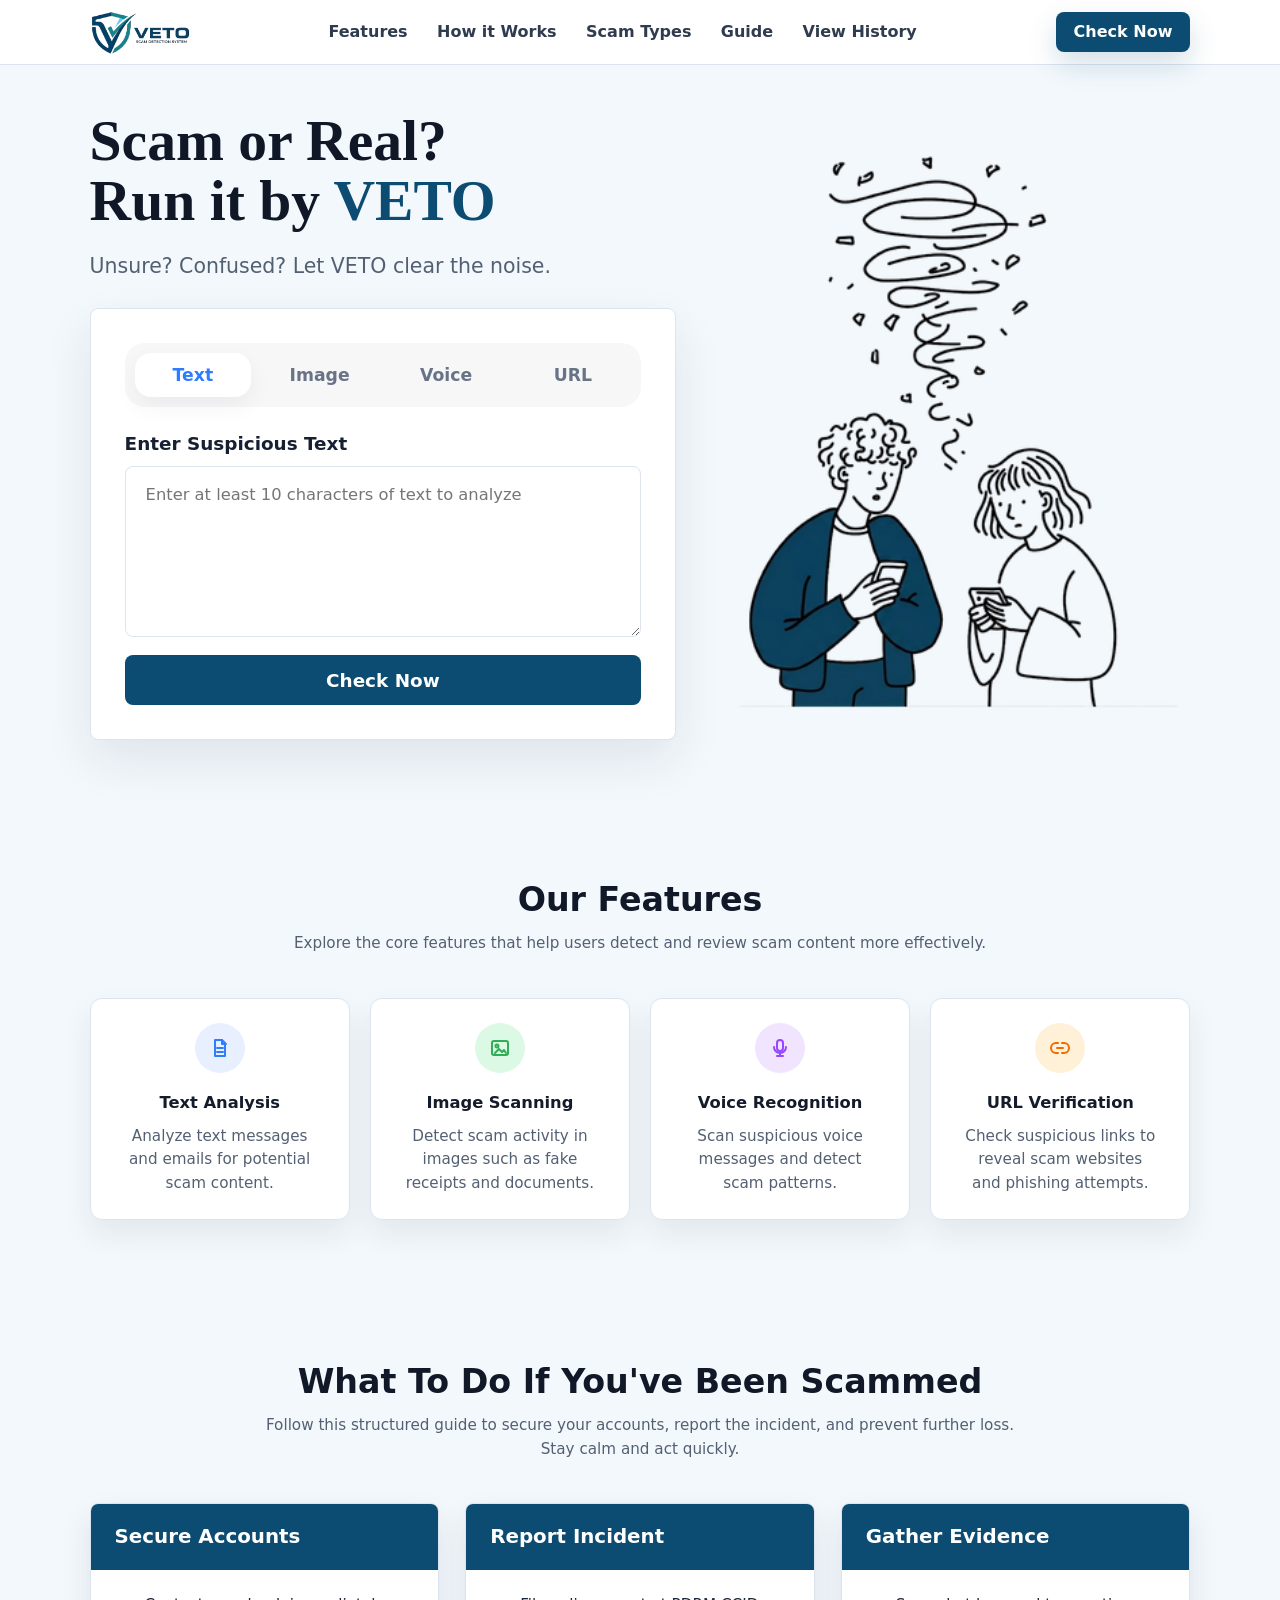
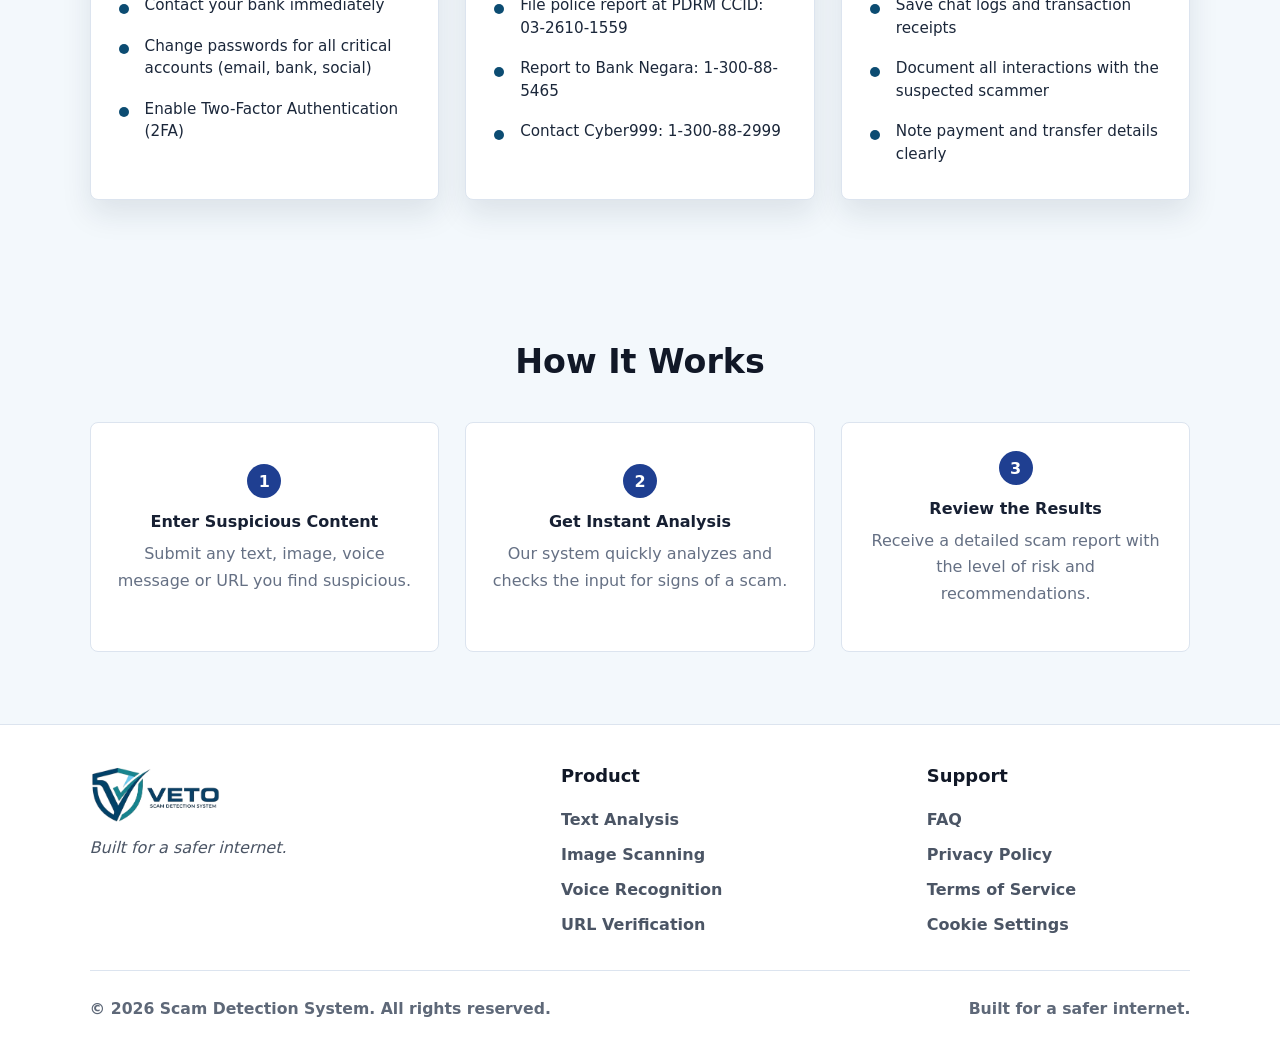
==== commit 73da4c11: "fix: add checking loading state" ====
--- a/scam-detection-web/index.html
+++ b/scam-detection-web/index.html
@@ -59,7 +59,11 @@
                     <strong>Drag and drop an image here, or click to select</strong>
                     <small>Supports OCR text extraction from images</small>
                   </div>
-                  <textarea id="image-text" data-input="image-text" rows="4" placeholder="Extracted OCR text will appear here" hidden></textarea>
+                  <div class="extracted-review hidden-analysis-text" data-review="image">
+                    <h3>Review the extracted text before analysis</h3>
+                    <p>You can edit the extracted text if needed.</p>
+                    <textarea id="image-text" data-input="image-text" rows="4" placeholder="Extracted OCR text will appear here"></textarea>
+                  </div>
                 </div>
 
                 <div class="tab-panel" data-panel="voice">
@@ -72,7 +76,11 @@
                     <strong>Drag and drop an audio file here, or click to select</strong>
                     <small>Supports speech-to-text conversion for voice messages</small>
                   </div>
-                  <textarea id="voice-text" data-input="voice-text" rows="4" placeholder="Transcribed speech will appear here" hidden></textarea>
+                  <div class="extracted-review hidden-analysis-text" data-review="voice">
+                    <h3>Review the extracted text before analysis</h3>
+                    <p>You can edit the extracted text if needed.</p>
+                    <textarea id="voice-text" data-input="voice-text" rows="4" placeholder="Transcribed speech will appear here"></textarea>
+                  </div>
                 </div>
 
                 <div class="tab-panel" data-panel="url">
@@ -83,6 +91,12 @@
 
                 <p id="form-error" class="form-error" role="alert"></p>
                 <button class="primary-action" type="submit">Check Now</button>
+                <div class="analysis-loading" data-loading aria-live="polite" aria-hidden="true">
+                  <span class="loading-spinner" aria-hidden="true"></span>
+                  <h3>Analyzing Content</h3>
+                  <p>Please wait while VETO reviews your submitted content for scam indicators.</p>
+                  <span class="loading-progress" aria-hidden="true"></span>
+                </div>
               </form>
             </section>
           </div>
@@ -204,31 +218,62 @@
               </div>
 
               <div class="tab-panel" data-panel="image">
-                <label for="full-image-input">Upload Suspicious Image</label>
-                <div class="upload-box">
+                <label for="full-image-input">Upload Image</label>
+                <div class="upload-box upload-dropzone">
                   <input id="full-image-input" data-input="image-file" type="file" accept="image/*" />
-                  <span>Upload a screenshot. OCR will extract text for scam analysis.</span>
+                  <span class="upload-icon" aria-hidden="true">
+                    <svg viewBox="0 0 24 24">
+                      <path d="M4 5h16v14H4z" />
+                      <path d="M8 11l3 3 2-2 4 5" />
+                      <circle cx="9" cy="9" r="1.5" />
+                    </svg>
+                  </span>
+                  <strong>Drag and drop an image here, or click to select</strong>
+                  <small>Supports OCR text extraction from images</small>
                 </div>
-                <textarea id="full-image-text" data-input="image-text" rows="4" placeholder="Extracted OCR text will appear here"></textarea>
+                <div class="extracted-review hidden-analysis-text" data-review="image">
+                  <h3>Review the extracted text before analysis</h3>
+                  <p>You can edit the extracted text if needed.</p>
+                  <textarea id="full-image-text" data-input="image-text" rows="4" placeholder="Extracted OCR text will appear here"></textarea>
+                </div>
               </div>
 
               <div class="tab-panel" data-panel="voice">
-                <label for="full-voice-input">Upload Suspicious Voice Recording</label>
-                <div class="upload-box">
+                <label for="full-voice-input">Upload Voice Recording</label>
+                <div class="upload-box upload-dropzone">
                   <input id="full-voice-input" data-input="voice-file" type="file" accept="audio/*" />
-                  <span>Upload an audio file. Speech-to-text will create a transcript.</span>
+                  <span class="upload-icon" aria-hidden="true">
+                    <svg viewBox="0 0 24 24">
+                      <path d="M12 3v10" />
+                      <path d="M8 7v5a4 4 0 0 0 8 0V7" />
+                      <path d="M5 11v1a7 7 0 0 0 14 0v-1" />
+                      <path d="M12 19v3" />
+                    </svg>
+                  </span>
+                  <strong>Drag and drop an audio file here, or click to select</strong>
+                  <small>Supports speech-to-text conversion for voice messages</small>
                 </div>
-                <textarea id="full-voice-text" data-input="voice-text" rows="4" placeholder="Transcribed speech will appear here"></textarea>
+                <div class="extracted-review hidden-analysis-text" data-review="voice">
+                  <h3>Review the extracted text before analysis</h3>
+                  <p>You can edit the extracted text if needed.</p>
+                  <textarea id="full-voice-text" data-input="voice-text" rows="4" placeholder="Transcribed speech will appear here"></textarea>
+                </div>
               </div>
 
               <div class="tab-panel" data-panel="url">
                 <label for="full-url-input">Enter Suspicious URL</label>
-                <input id="full-url-input" data-input="url" type="url" placeholder="Paste suspicious link here" />
-                <textarea id="full-url-context" data-input="url-context" rows="4" placeholder="Optional message context around the URL"></textarea>
+                <input id="full-url-input" data-input="url" type="url" placeholder="https://example.com" />
+                <textarea id="full-url-context" class="hidden-analysis-text" data-input="url-context" rows="4" placeholder="Optional message context around the URL"></textarea>
               </div>
 
               <p class="form-error" role="alert"></p>
               <button class="primary-action" type="submit">Check Now</button>
+              <div class="analysis-loading" data-loading aria-live="polite" aria-hidden="true">
+                <span class="loading-spinner" aria-hidden="true"></span>
+                <h3>Analyzing Content</h3>
+                <p>Please wait while VETO reviews your submitted content for scam indicators.</p>
+                <span class="loading-progress" aria-hidden="true"></span>
+              </div>
             </form>
           </section>
 
--- a/scam-detection-web/styles.css
+++ b/scam-detection-web/styles.css
@@ -44,7 +44,7 @@
   align-items: center;
   justify-content: space-between;
   gap: 24px;
-  padding: 18px clamp(28px, 7vw, 150px);
+  padding: 10px clamp(28px, 7vw, 150px);
   background: rgba(255, 255, 255, 0.96);
   border-bottom: 1px solid var(--border);
   backdrop-filter: blur(14px);
@@ -64,7 +64,7 @@
 
 .brand img {
   display: block;
-  width: 130px;
+  width: 100px;
   height: auto;
 }
 
@@ -91,7 +91,7 @@
   display: inline-flex;
   align-items: center;
   justify-content: center;
-  min-height: 44px;
+  min-height: 40px;
   border-radius: 8px;
   padding: 0 18px;
   background: var(--brand-blue);
@@ -121,33 +121,33 @@
 
 .home-hero {
   display: grid;
-  grid-template-columns: minmax(620px, 0.98fr) minmax(420px, 0.82fr);
-  gap: clamp(32px, 5vw, 88px);
+  grid-template-columns: minmax(520px, 0.95fr) minmax(340px, 0.75fr);
+  gap: clamp(28px, 4vw, 58px);
   align-items: center;
-  max-width: 1760px;
-  min-height: calc(100vh - 88px);
+  width: 100%;
+  min-height: 700px;
   margin: 0 auto;
-  padding: 56px clamp(28px, 7vw, 150px) 78px;
+  padding: 46px clamp(28px, 7vw, 150px) 70px;
 }
 
 .home-copy {
-  max-width: 850px;
+  max-width: 640px;
 }
 
 .home-copy p {
   color: #536072;
-  font-size: clamp(1.45rem, 2vw, 2rem);
+  font-size: clamp(1.15rem, 1.6vw, 1.45rem);
   line-height: 1.38;
-  margin-bottom: 34px;
+  margin-bottom: 28px;
 }
 
 .home-copy h1 {
   font-family: Georgia, "Times New Roman", serif;
-  font-size: clamp(4rem, 6.8vw, 7.3rem);
+  font-size: clamp(3.6rem, 4.4vw, 5.9rem);
   line-height: 1.05;
   letter-spacing: 0;
   color: #101827;
-  margin-bottom: 24px;
+  margin-bottom: 20px;
 }
 
 .home-copy h1 span {
@@ -155,7 +155,7 @@
 }
 
 .home-art {
-  min-height: 680px;
+  min-height: 560px;
   display: grid;
   place-items: end center;
   position: relative;
@@ -167,7 +167,7 @@
 }
 
 .home-art img {
-  width: min(96%, 610px);
+  width: min(96%, 500px);
   height: auto;
   object-fit: contain;
   position: relative;
@@ -197,7 +197,12 @@
   color: var(--primary);
 }
 
-.home-section,
+.home-section {
+  width: 100%;
+  margin: 0 auto;
+  padding: 72px clamp(28px, 7vw, 150px);
+}
+
 .check-shell {
   max-width: 984px;
   margin: 0 auto;
@@ -360,15 +365,15 @@
 }
 
 .mechanics-page {
-  max-width: 1700px;
+  width: 100%;
   margin: 0 auto;
-  padding: 84px clamp(28px, 7vw, 150px) 64px;
+  padding: 44px clamp(28px, 7vw, 150px) 64px;
 }
 
 .mechanics-page h1 {
   margin-bottom: 54px;
   color: var(--brand-blue);
-  font-size: clamp(3.2rem, 5.2vw, 5.7rem);
+  font-size: clamp(3.2rem, 4.4vw, 5.7rem);
   line-height: 1.05;
   text-align: center;
 }
@@ -421,7 +426,7 @@
 
 .scam-type-card button {
   min-width: 110px;
-  min-height: 54px;
+  min-height: 44px;
   border: 2px solid var(--brand-blue);
   border-radius: 16px;
   background: white;
@@ -553,7 +558,7 @@
 
 .modal-secondary,
 .modal-primary {
-  min-width: 112px;
+  min-width: 155px;
   min-height: 58px;
   display: inline-flex;
   align-items: center;
@@ -580,13 +585,13 @@
 .guide-page {
   max-width: 1580px;
   margin: 0 auto;
-  padding: 76px clamp(28px, 7vw, 150px) 70px;
+  padding: 44px clamp(28px, 7vw, 150px) 64px;
 }
 
 .guide-page h1 {
   margin-bottom: 56px;
   color: var(--brand-blue);
-  font-size: clamp(3rem, 4.8vw, 5rem);
+  font-size: clamp(3rem, 4.4vw, 5rem);
   line-height: 1.08;
   text-align: center;
 }
@@ -604,7 +609,7 @@
 }
 
 .guide-tabs button {
-  min-height: 58px;
+  min-height: 50px;
   border: 0;
   border-radius: 12px;
   background: transparent;
@@ -759,7 +764,7 @@
   right: 28px;
   bottom: 28px;
   min-width: 112px;
-  min-height: 56px;
+  min-height: 44px;
   border: 2px solid var(--brand-blue);
   border-radius: 16px;
   background: white;
@@ -983,8 +988,8 @@
 }
 
 .compact-check {
-  max-width: 760px;
-  padding: 28px;
+  max-width: 640px;
+  padding: 24px;
   border-radius: 18px;
   box-shadow:
     0 16px 32px rgba(15, 23, 42, 0.08),
@@ -992,53 +997,164 @@
 }
 
 .check-page {
-  max-width: 1700px;
+  max-width: 1380px;
   margin: 0 auto;
-  padding: 0 clamp(28px, 7vw, 150px) 72px;
+  padding: 0 clamp(24px, 4vw, 42px) 72px;
 }
 
 .check-page-heading {
-  padding: 0 0 44px;
+  padding: 38px 0 38px;
   text-align: center;
 }
 
 .check-page-heading h1 {
-  margin: 0 0 18px;
+  margin: 0 0 14px;
   color: var(--brand-blue);
-  font-size: clamp(3.2rem, 5vw, 4.7rem);
+  font-size: clamp(3rem, 4.2vw, 4rem);
   line-height: 1.02;
 }
 
 .check-page-heading p {
   margin: 0;
   color: #536075;
-  font-size: clamp(1.15rem, 1.55vw, 1.45rem);
+  font-size: clamp(1.08rem, 1.35vw, 1.28rem);
   font-weight: 650;
 }
 
 .full-check {
-  padding: 30px;
+  padding: 22px;
   border-radius: 12px;
 }
 
+.full-check .tab-list {
+  margin-bottom: 34px;
+  padding: 6px;
+  border-radius: 9px;
+}
+
+.full-check .tab {
+  min-height: 44px;
+  border-radius: 9px;
+  font-size: 0.95rem;
+}
+
+.full-check .tab-panel.active {
+  gap: 16px;
+}
+
+.full-check label {
+  font-size: 0.98rem;
+}
+
 .full-check textarea {
-  min-height: 174px;
-  font-size: 1.05rem;
+  min-height: 164px;
+  font-size: 1rem;
+}
+
+.full-check input[type="url"] {
+  min-height: 40px;
+  padding: 10px 14px;
+}
+
+.full-check .upload-dropzone {
+  min-height: 138px;
+  border-width: 2px;
+  border-color: #cbd5e1;
+  background: #fafcff;
+}
+
+.full-check .upload-icon {
+  width: 36px;
+  height: 36px;
+}
+
+.full-check .upload-icon svg {
+  width: 36px;
+  height: 36px;
+}
+
+.full-check .upload-dropzone strong {
+  font-size: 0.96rem;
+}
+
+.full-check .upload-dropzone.has-file strong {
+  color: #111827;
+}
+
+.full-check .upload-dropzone small {
+  font-size: 0.84rem;
+}
+
+.hidden-analysis-text {
+  display: none !important;
+}
+
+.extracted-review {
+  display: grid;
+  gap: 10px;
+  padding: 18px;
+  border: 1px solid #d8dee8;
+  border-radius: 8px;
+  background: #fbfcfe;
+}
+
+.extracted-review h3 {
+  margin: 0;
+  color: #111827;
+  font-size: 1.02rem;
+}
+
+.extracted-review p {
+  margin: 0;
+  color: #536075;
+  font-size: 0.94rem;
+  font-weight: 600;
+}
+
+.full-check .extracted-review textarea {
+  min-height: 84px;
+  padding: 12px 14px;
+  font-size: 0.98rem;
+}
+
+.compact-check .extracted-review {
+  gap: 8px;
+  padding: 14px;
+}
+
+.compact-check .extracted-review h3 {
+  font-size: 0.95rem;
+}
+
+.compact-check .extracted-review p {
+  font-size: 0.86rem;
+}
+
+.compact-check .extracted-review textarea {
+  min-height: 84px;
+  padding: 12px 14px;
+  font-size: 0.9rem;
+}
+
+.full-check .primary-action {
+  min-height: 52px;
+  margin-top: 22px;
+  font-size: 1rem;
 }
 
 .check-benefit-grid {
   display: grid;
   grid-template-columns: repeat(3, 1fr);
   gap: 22px;
-  margin-top: 42px;
+  margin-top: 34px;
 }
 
 .check-benefit-grid article {
-  min-height: 180px;
+  min-height: 146px;
   display: grid;
   place-items: center;
-  gap: 10px;
-  padding: 26px 22px;
+  gap: 8px;
+  padding: 20px 22px;
   border: 1px solid var(--border);
   border-radius: 12px;
   background: white;
@@ -1049,16 +1165,16 @@
 .check-benefit-icon {
   display: grid;
   place-items: center;
-  width: 56px;
-  height: 56px;
+  width: 44px;
+  height: 44px;
   border-radius: 50%;
   background: #dceaff;
   color: #244e9a;
 }
 
 .check-benefit-icon svg {
-  width: 30px;
-  height: 30px;
+  width: 24px;
+  height: 24px;
   fill: none;
   stroke: currentColor;
   stroke-width: 2;
@@ -1067,22 +1183,22 @@
 }
 
 .check-benefit-grid h2 {
-  margin: 4px 0 0;
+  margin: 2px 0 0;
   color: #111827;
-  font-size: 1.15rem;
+  font-size: 1rem;
 }
 
 .check-benefit-grid p {
   margin: 0;
   color: #536075;
+  font-size: 0.9rem;
+  font-weight: 600;
+}
+
+.check-page-note {
+  margin: 34px 0 0;
+  color: #536075;
   font-size: 1rem;
-  font-weight: 600;
-}
-
-.check-page-note {
-  margin: 46px 0 0;
-  color: #536075;
-  font-size: 1.18rem;
   font-weight: 650;
   text-align: center;
 }
@@ -1255,6 +1371,10 @@
   padding: clamp(22px, 4vw, 34px);
 }
 
+.check-form {
+  position: relative;
+}
+
 .tab-list {
   display: grid;
   grid-template-columns: repeat(4, 1fr);
@@ -1266,7 +1386,7 @@
 }
 
 .tab {
-  min-height: 64px;
+  min-height: 44px;
   border: 0;
   border-radius: 16px;
   background: transparent;
@@ -1391,7 +1511,7 @@
 
 .primary-action {
   width: 100%;
-  min-height: 64px;
+  min-height: 50px;
   margin-top: 18px;
   background: var(--brand-blue);
   color: white;
@@ -1400,6 +1520,107 @@
 
 .primary-action:hover {
   background: var(--primary-dark);
+}
+
+.analysis-panel.is-loading .tab-list,
+.check-form.is-loading .tab-panel,
+.check-form.is-loading .form-error,
+.check-form.is-loading .primary-action {
+  filter: blur(6px);
+  opacity: 0.32;
+  pointer-events: none;
+}
+
+.check-form.is-loading .primary-action {
+  background: #aebbc8;
+}
+
+.analysis-loading {
+  position: absolute;
+  inset: 0;
+  z-index: 3;
+  display: none;
+  place-items: center;
+  align-content: center;
+  gap: 18px;
+  padding: 38px;
+  border-radius: 8px;
+  text-align: center;
+  color: #111827;
+  pointer-events: none;
+}
+
+.check-form.is-loading .analysis-loading {
+  display: grid;
+}
+
+.loading-spinner {
+  width: 70px;
+  height: 70px;
+  display: grid;
+  place-items: center;
+  border-radius: 50%;
+  background: #e8f2fc;
+}
+
+.loading-spinner::before {
+  content: "";
+  width: 36px;
+  height: 36px;
+  border: 4px solid rgba(12, 76, 114, 0.18);
+  border-top-color: var(--brand-blue);
+  border-radius: 50%;
+  animation: loading-spin 0.85s linear infinite;
+}
+
+.analysis-loading h3 {
+  margin: 0;
+  font-size: clamp(1.45rem, 2.2vw, 2rem);
+  line-height: 1.15;
+}
+
+.analysis-loading p {
+  max-width: 470px;
+  margin: 0;
+  color: #536075;
+  font-size: 1.02rem;
+  font-weight: 650;
+  line-height: 1.55;
+}
+
+.loading-progress {
+  width: min(100%, 500px);
+  height: 10px;
+  overflow: hidden;
+  border-radius: 999px;
+  background: #d8e0e9;
+}
+
+.loading-progress::before {
+  content: "";
+  display: block;
+  width: 58%;
+  height: 100%;
+  border-radius: inherit;
+  background: #254766;
+  animation: loading-progress 1.2s ease-in-out infinite;
+}
+
+@keyframes loading-spin {
+  to {
+    transform: rotate(360deg);
+  }
+}
+
+@keyframes loading-progress {
+  0%,
+  100% {
+    transform: translateX(-55%);
+  }
+
+  50% {
+    transform: translateX(130%);
+  }
 }
 
 .secondary-action {
@@ -1423,7 +1644,8 @@
   border-radius: 10px;
   background: #fff1f1;
   color: #c82b2b;
-  font-weight: 800;
+  font-weight: 500;
+  font-size: 1.10rem;
 }
 
 .form-error:not(:empty)::before {
@@ -1891,17 +2113,17 @@
 
 .history-list {
   display: grid;
-  gap: 28px;
+  gap: 22px;
   margin-top: 46px;
 }
 
 .history-item {
   display: grid;
   grid-template-columns: 72px minmax(0, 1fr) auto;
-  gap: 22px;
-  align-items: start;
-  min-height: 164px;
-  padding: 32px;
+  gap: 18px;
+  align-items: center;
+  min-height: 138px;
+  padding: 24px 30px;
   border: 1px solid var(--border);
   border-radius: 16px;
   background: white;
@@ -1917,6 +2139,21 @@
   background: #eef4ff;
   color: #2f7cff;
   font-weight: 900;
+}
+
+.type-icon.url {
+  background: #fff8e8;
+  color: #f07c00;
+}
+
+.type-icon.voice {
+  background: #e7fbf2;
+  color: #00a974;
+}
+
+.type-icon.image {
+  background: #f8eaff;
+  color: #a020ff;
 }
 
 .type-icon svg {
@@ -1931,7 +2168,7 @@
 
 .history-main {
   display: grid;
-  gap: 15px;
+  gap: 12px;
 }
 
 .history-meta {
@@ -1946,6 +2183,7 @@
 .history-type-pill {
   display: inline-flex;
   align-items: center;
+  gap: 5px;
   min-height: 28px;
   border-radius: 999px;
   padding: 0 14px;
@@ -1954,9 +2192,35 @@
   font-weight: 850;
 }
 
+.history-type-pill svg {
+  width: 15px;
+  height: 15px;
+  fill: none;
+  stroke: currentColor;
+  stroke-width: 2.2;
+  stroke-linecap: round;
+  stroke-linejoin: round;
+}
+
+.history-type-pill.url {
+  background: #fff0c2;
+  color: #e76f00;
+}
+
+.history-type-pill.voice {
+  background: #caf7e4;
+  color: #009a69;
+}
+
+.history-type-pill.image {
+  background: #eed2ff;
+  color: #9b1eff;
+}
+
 .history-main strong {
   color: #151d2d;
   font-size: 1.18rem;
+  line-height: 1.38;
 }
 
 .history-risk-row {
@@ -1968,13 +2232,38 @@
   font-weight: 800;
 }
 
+.history-risk-row .badge {
+  min-height: 30px;
+  border: 0;
+  border-radius: 6px;
+  padding: 0 12px;
+  color: white;
+  font-size: 0.93rem;
+  font-weight: 900;
+}
+
+.history-risk-row .badge.safe {
+  background: #09a33a;
+}
+
+.history-risk-row .badge.suspicious {
+  background: #ef970a;
+}
+
+.history-risk-row .badge.dangerous {
+  background: #dc0808;
+}
+
 .history-actions {
   display: flex;
   gap: 26px;
-  padding-top: 12px;
+  align-items: center;
 }
 
 .link-button {
+  display: inline-flex;
+  align-items: center;
+  gap: 6px;
   border: 0;
   background: transparent;
   color: var(--primary);
@@ -1983,26 +2272,28 @@
   cursor: pointer;
 }
 
+.link-button svg {
+  width: 18px;
+  height: 18px;
+  fill: none;
+  stroke: currentColor;
+  stroke-width: 2.2;
+  stroke-linecap: round;
+  stroke-linejoin: round;
+}
+
 .view-action {
   color: #2f7cff;
 }
 
-.view-action::before {
-  content: "⊙ ";
-}
-
 .delete-action {
   color: #dc2626;
-}
-
-.delete-action::before {
-  content: "▥ ";
 }
 
 .history-page {
   max-width: 1700px;
   margin: 0 auto;
-  padding: 70px clamp(28px, 7vw, 130px) 80px;
+  padding: 44px clamp(28px, 7vw, 130px) 64px;
 }
 
 .history-title {
@@ -2014,7 +2305,7 @@
 .history-title h1 {
   margin-bottom: 18px;
   color: #254766;
-  font-size: clamp(3.4rem, 5.4vw, 5rem);
+  font-size: clamp(3.4rem, 4.4vw, 5rem);
   line-height: 1.05;
 }
 
@@ -2027,7 +2318,7 @@
   position: absolute;
   right: 0;
   top: 86px;
-  min-height: 48px;
+  min-height: 44px;
   border: 0;
   border-radius: 12px;
   padding: 0 22px;
@@ -2341,7 +2632,7 @@
 .footer-inner {
   max-width: 1700px;
   margin: 0 auto;
-  padding: 48px clamp(28px, 7vw, 150px) 34px;
+  padding: 40px clamp(28px, 7vw, 150px) 25px;
 }
 
 .footer-top {
